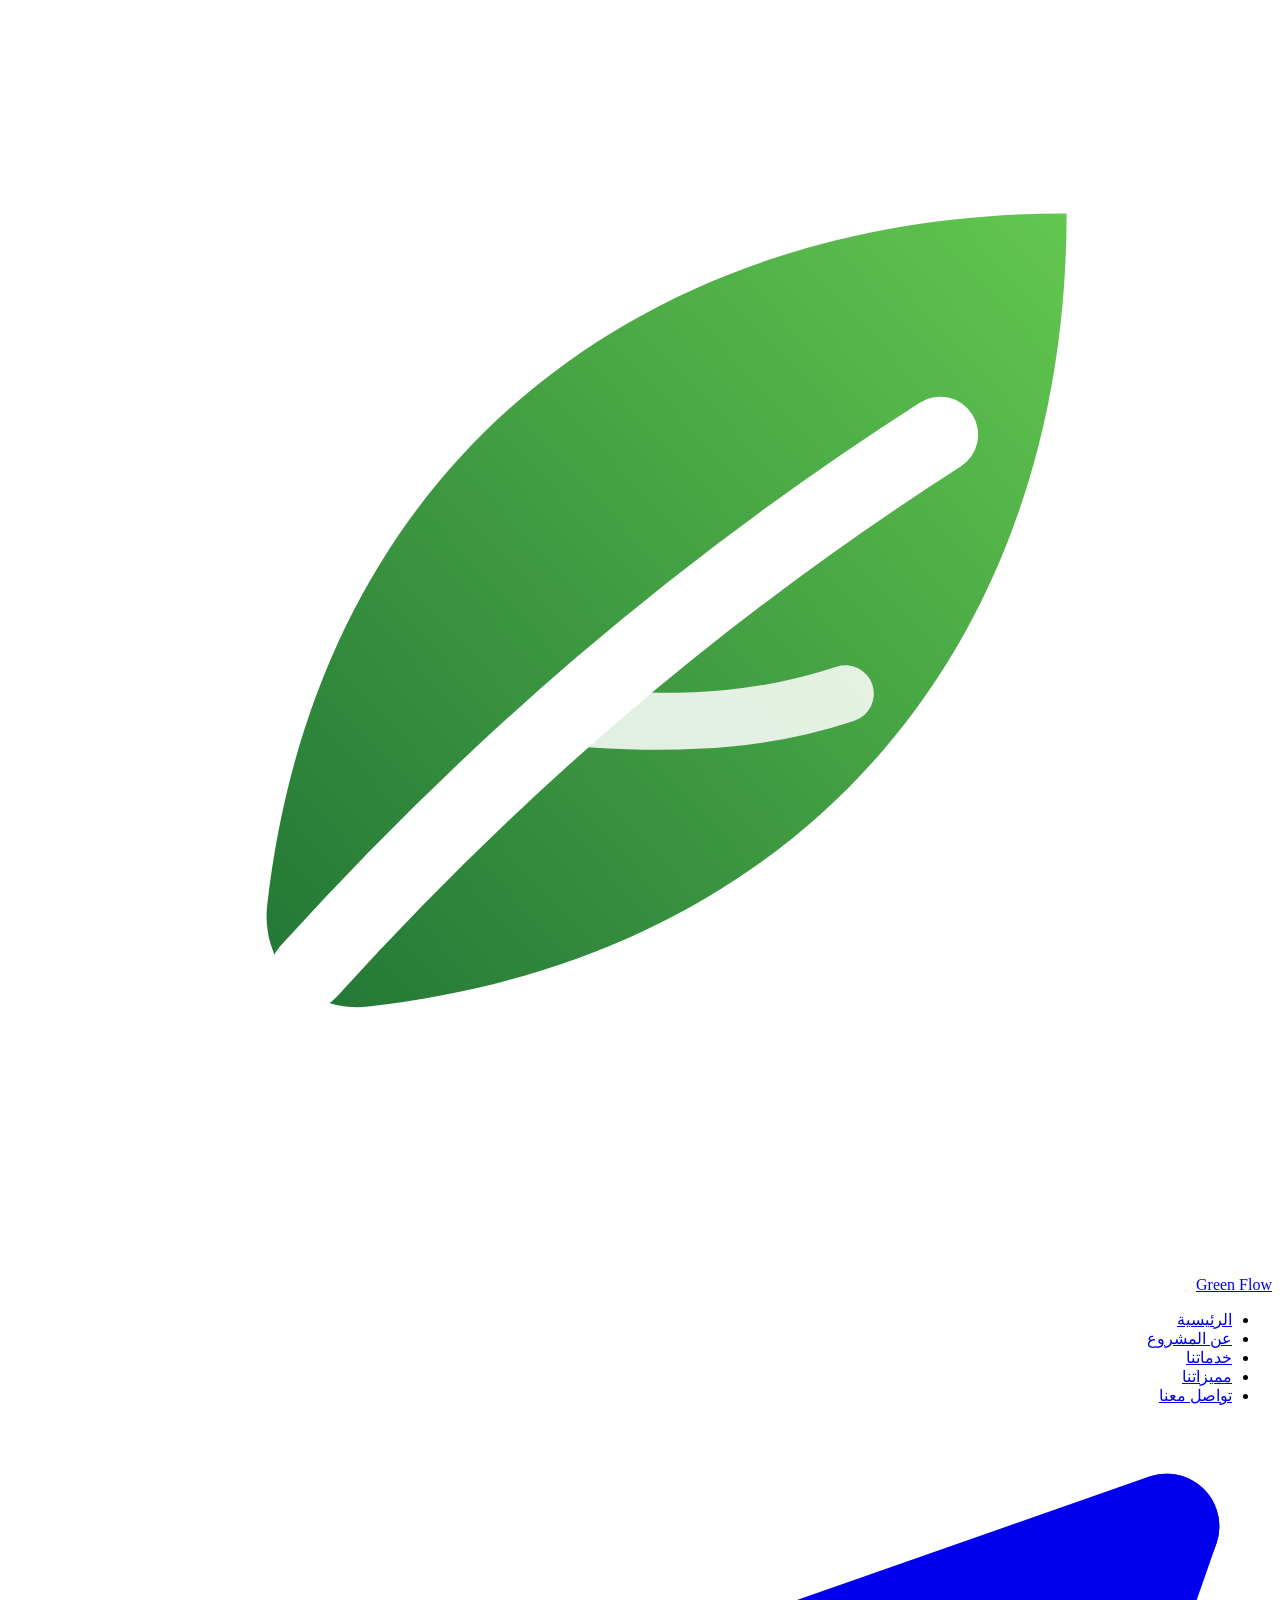
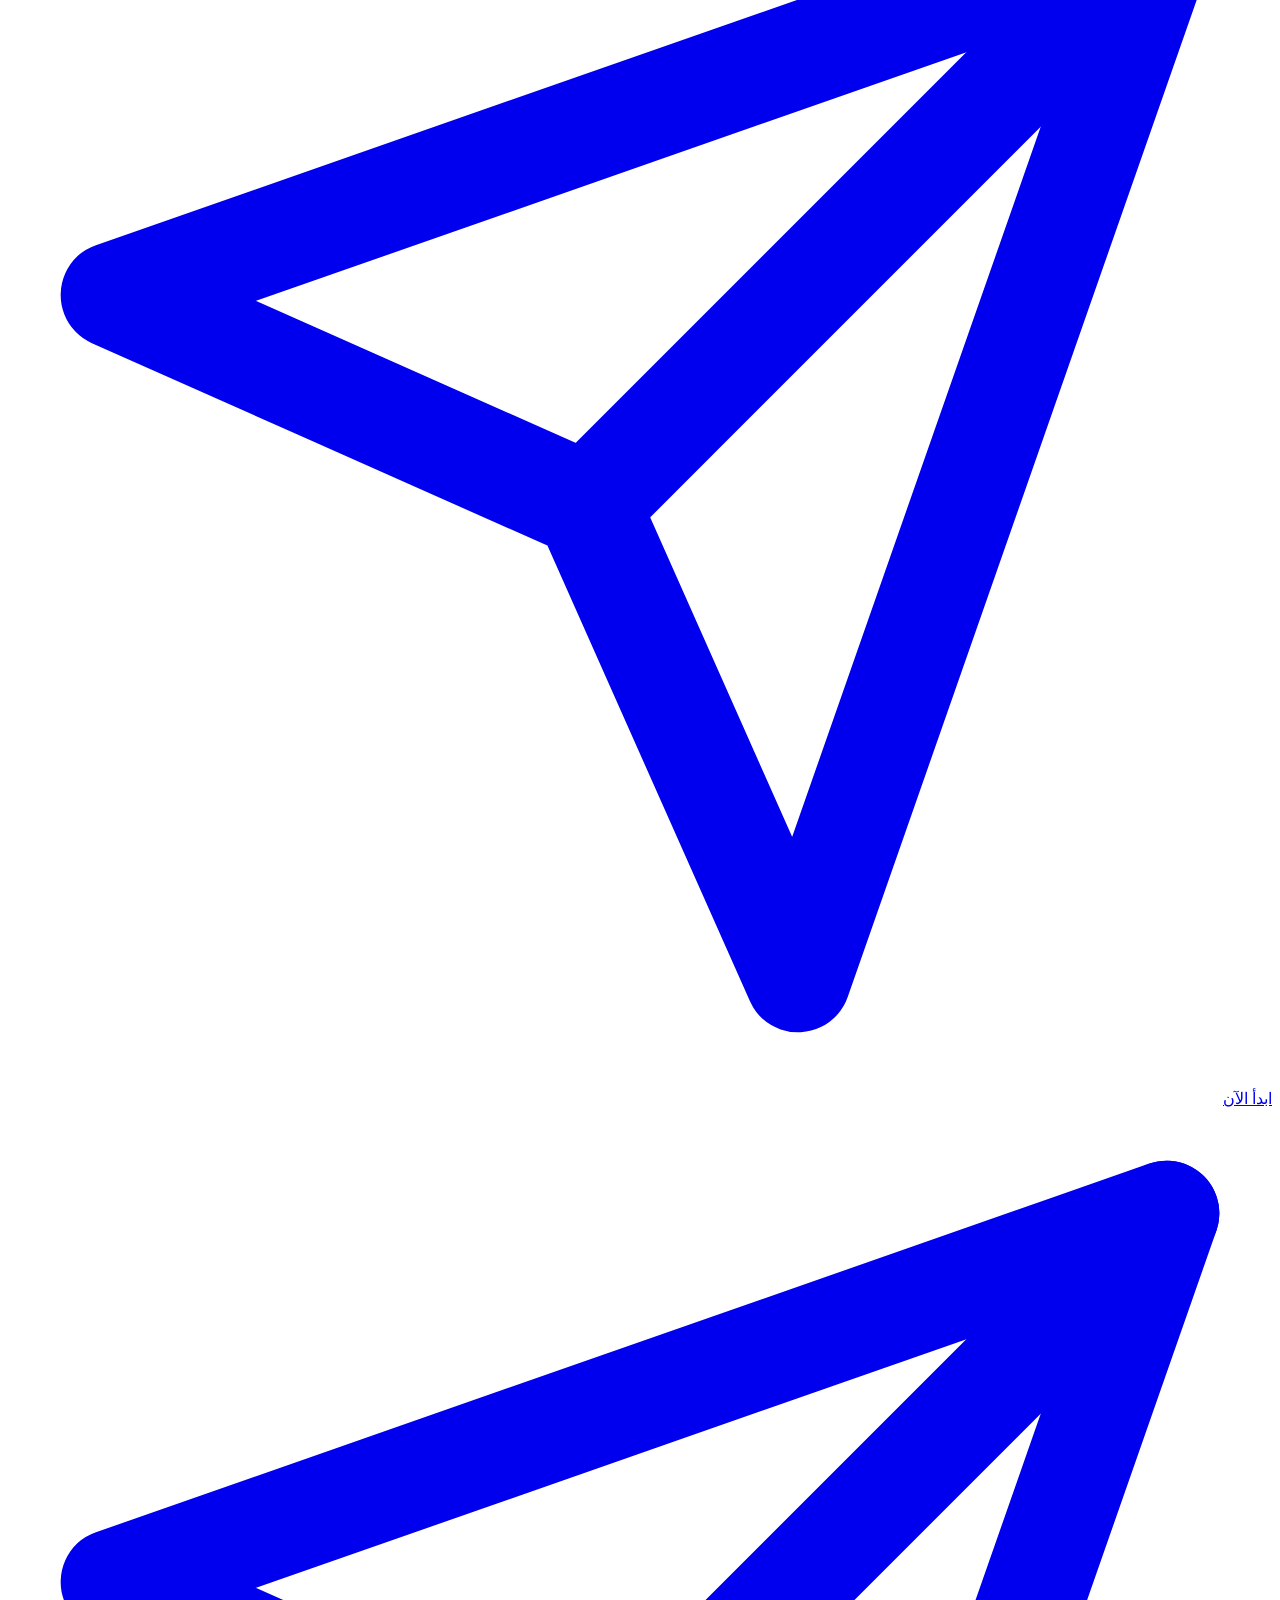
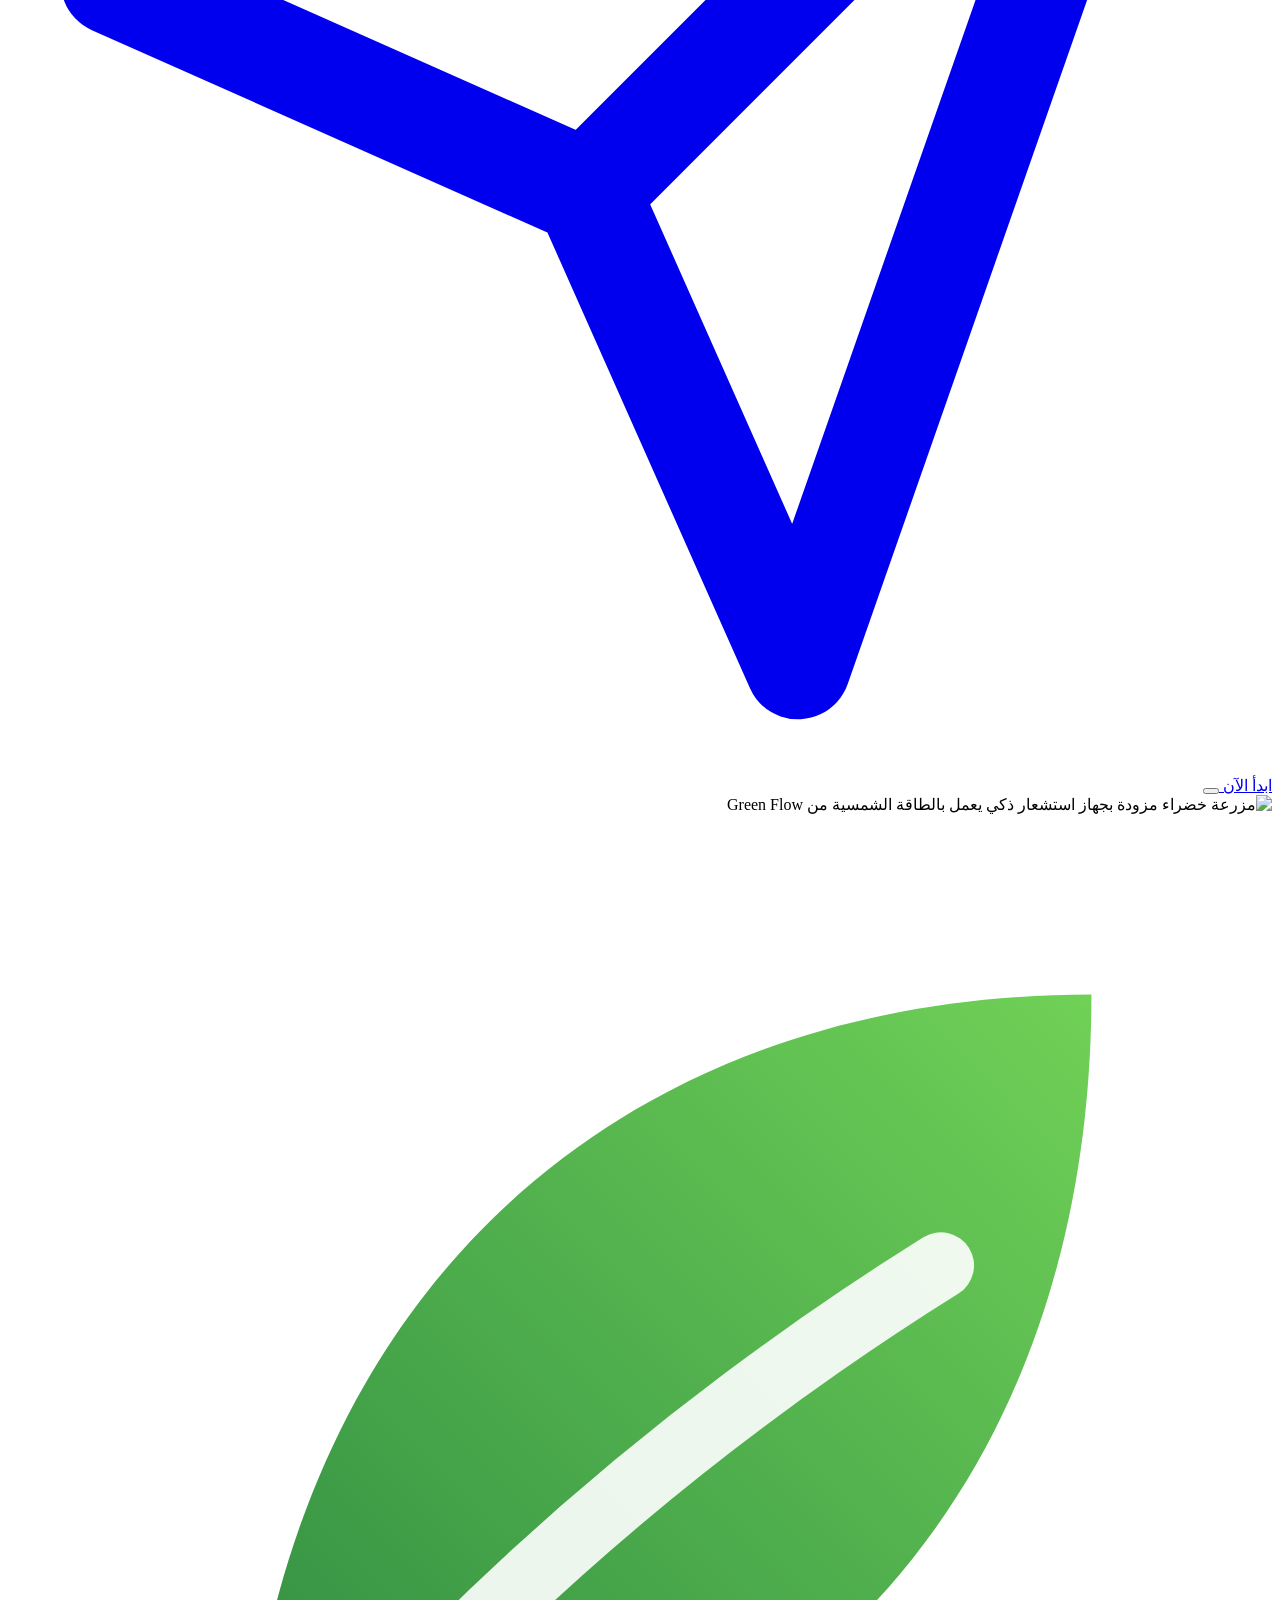
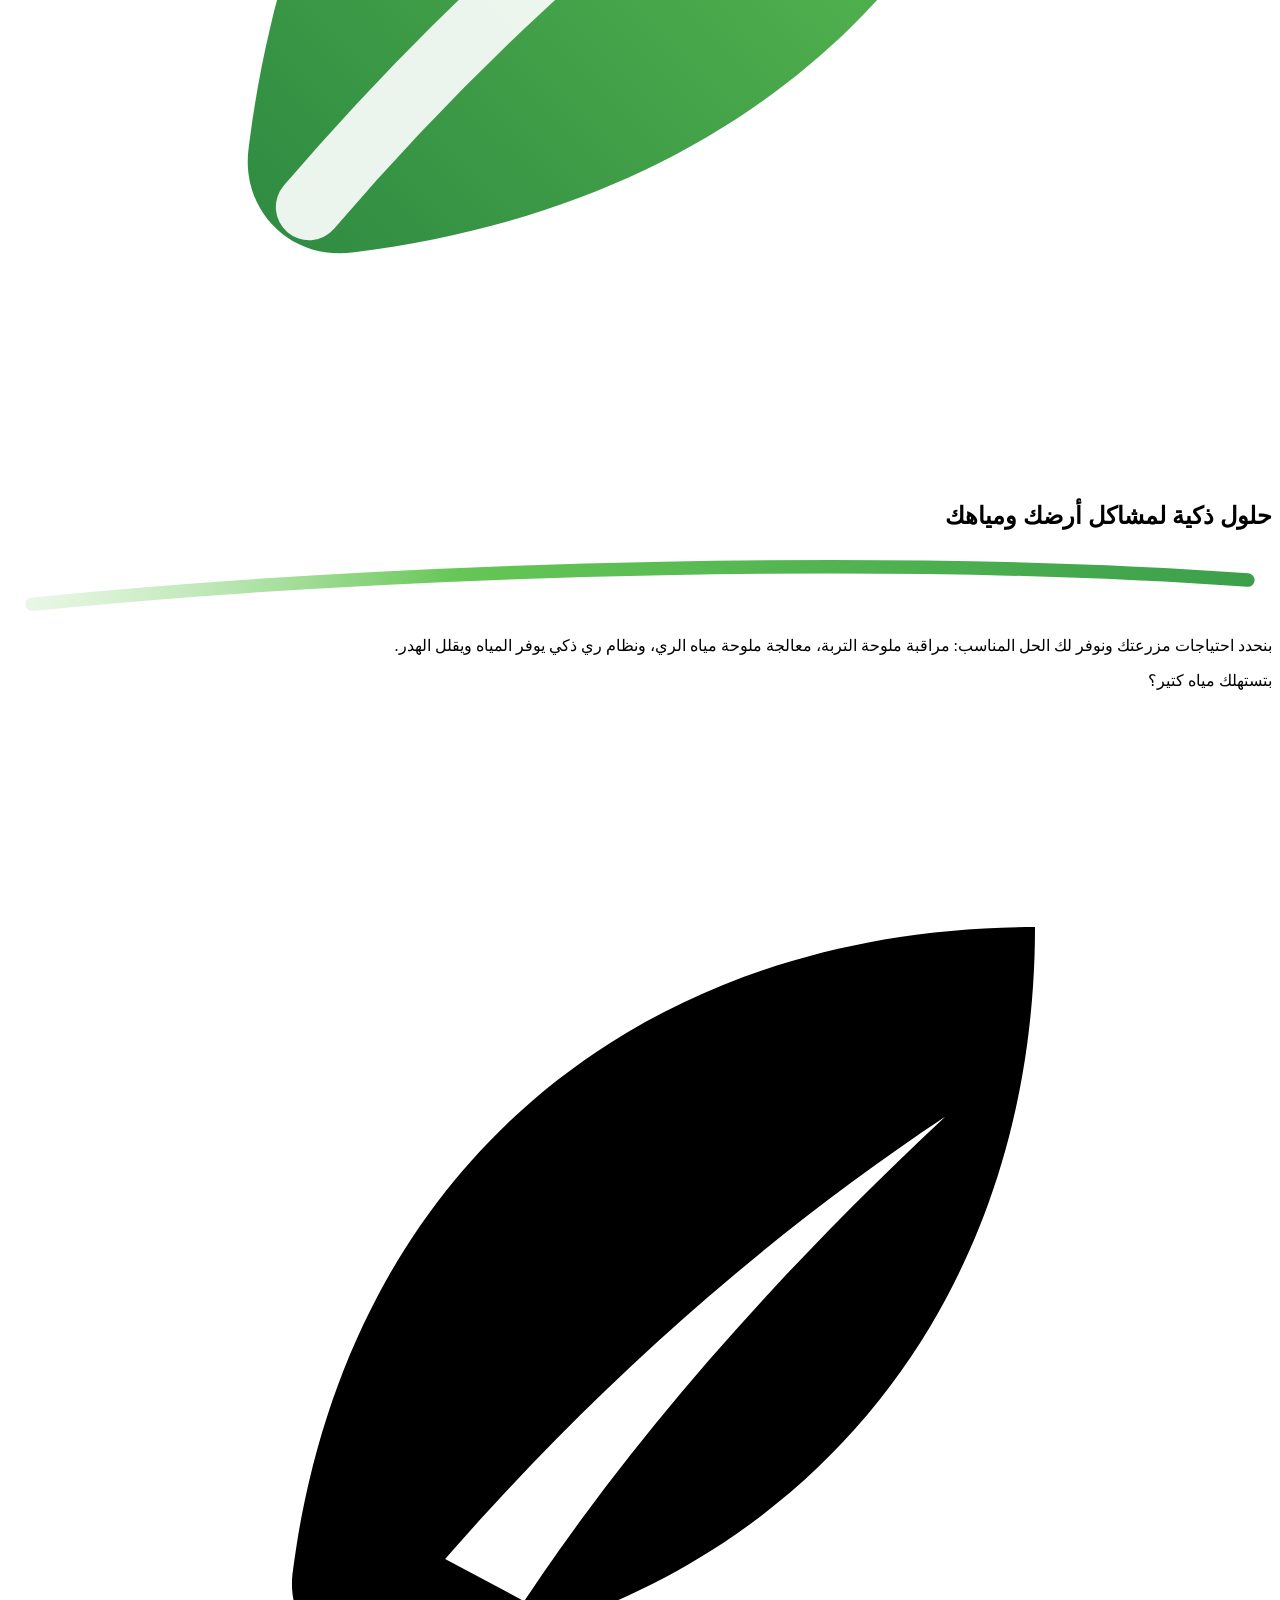
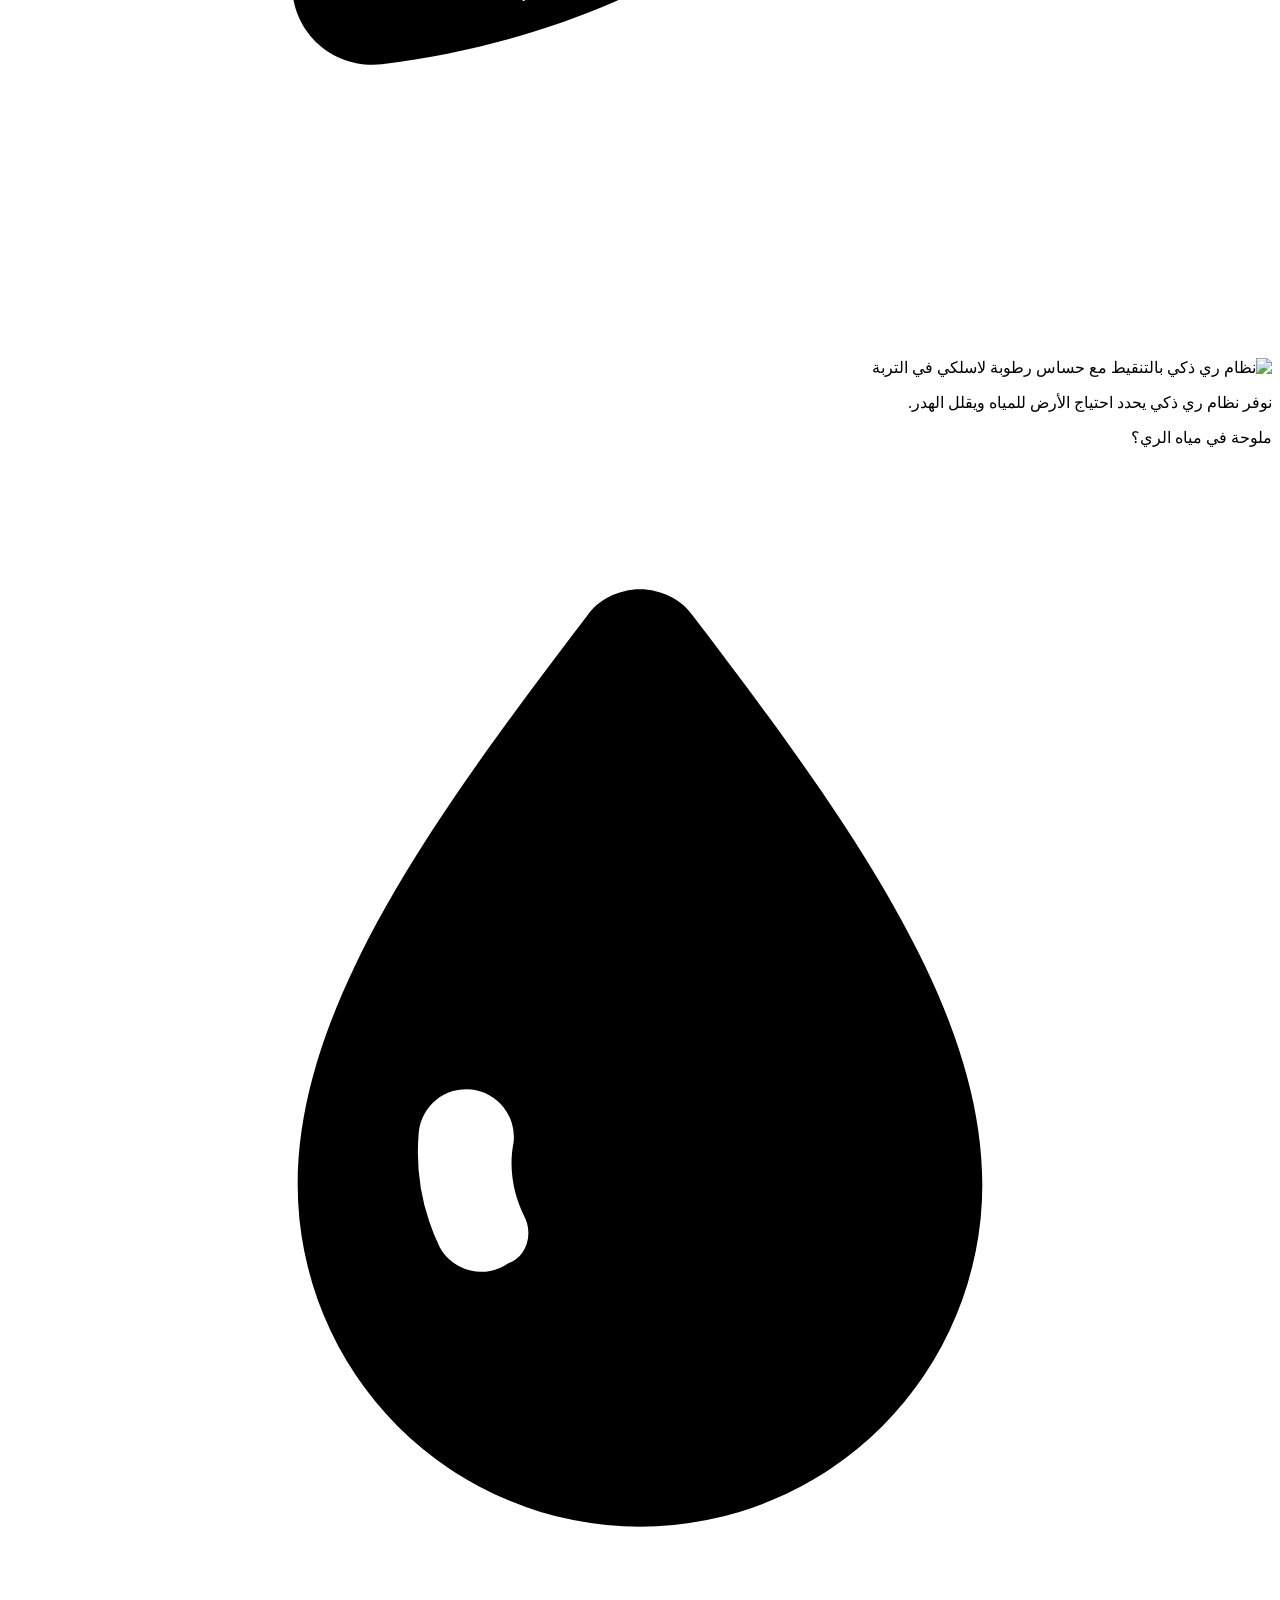
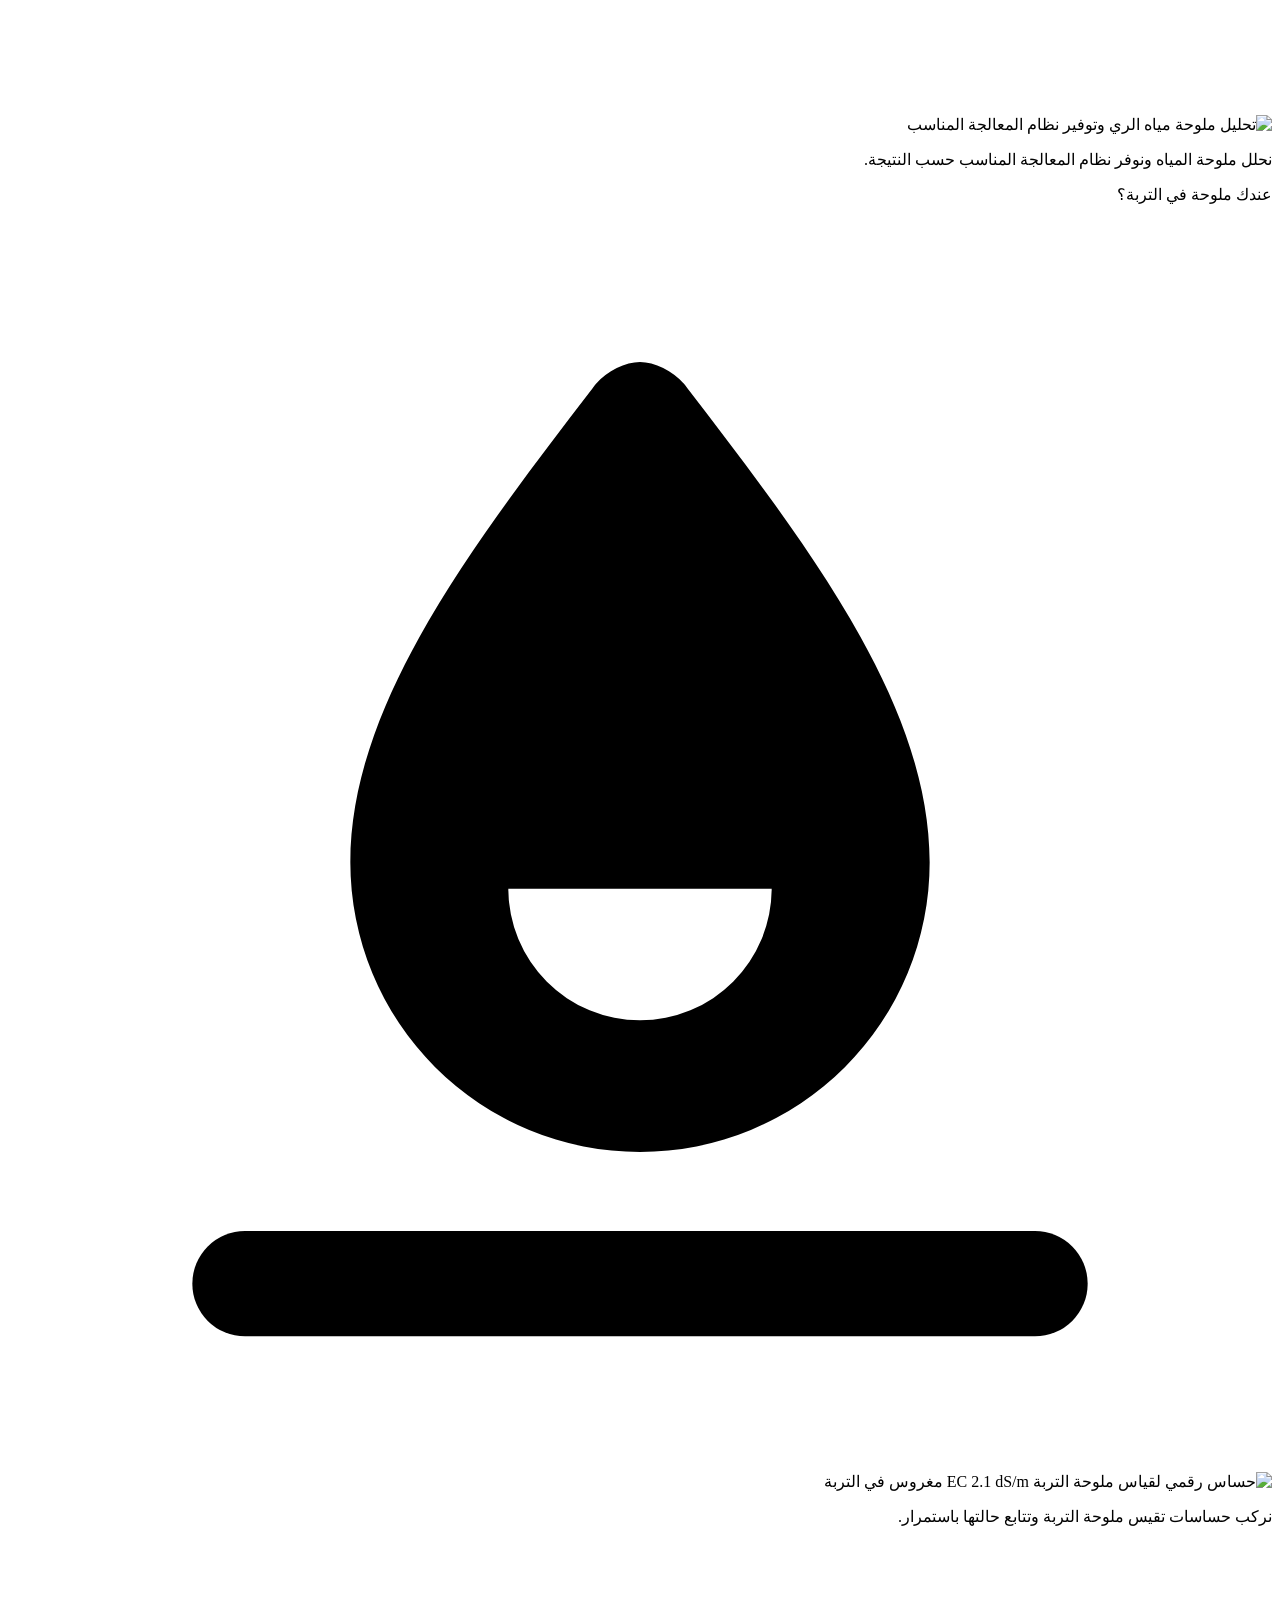
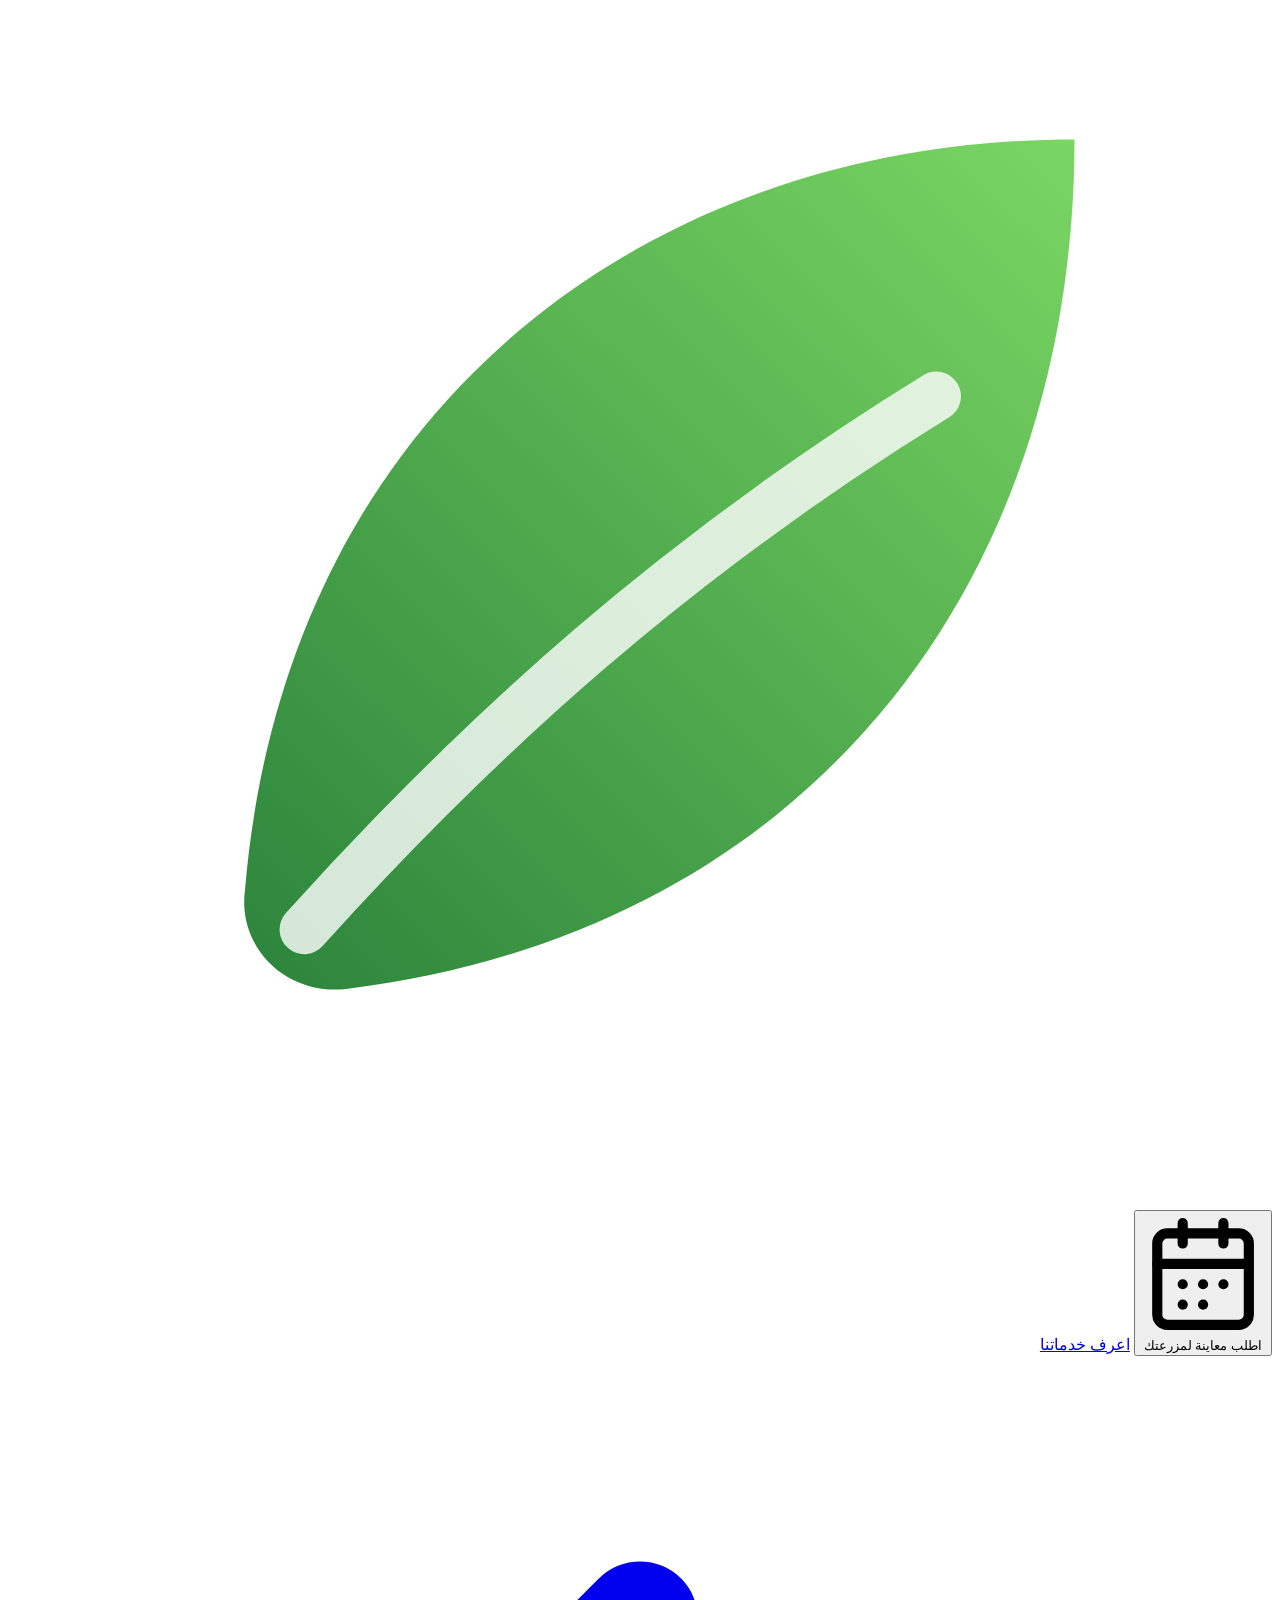
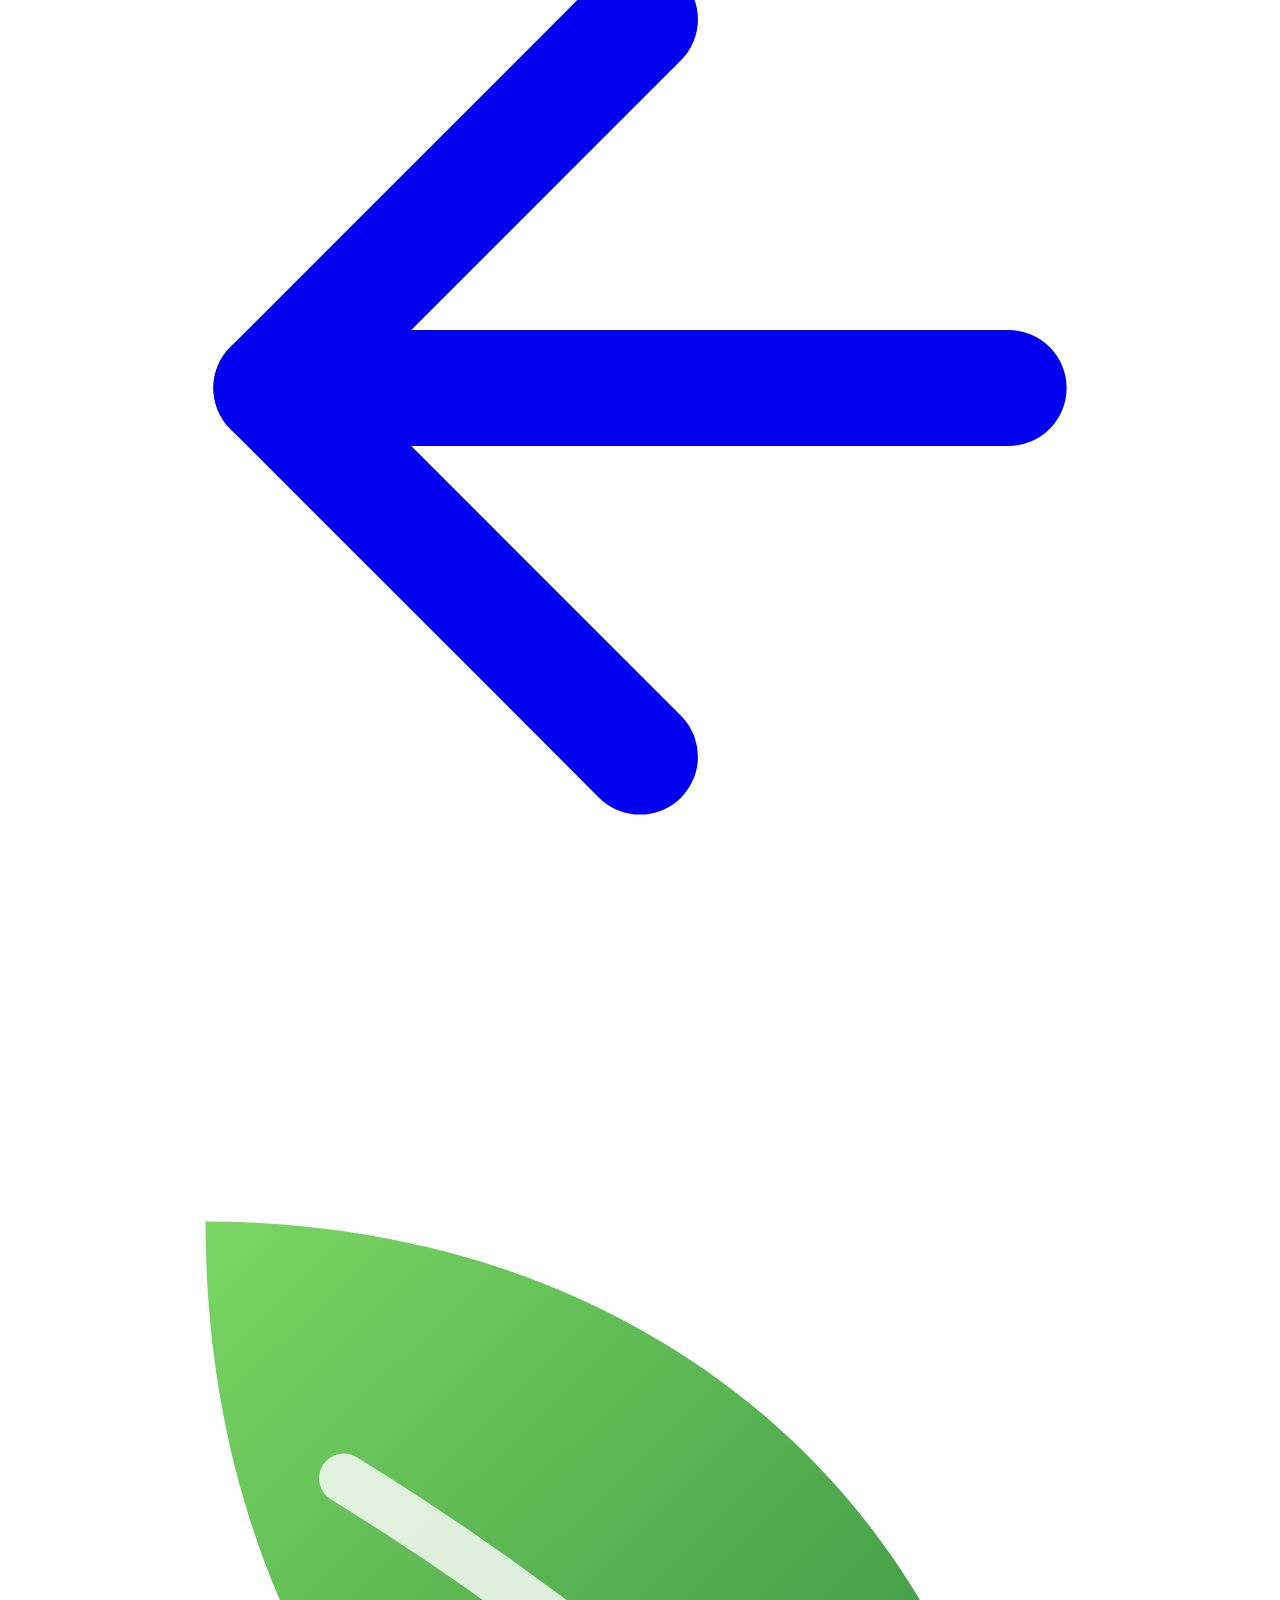
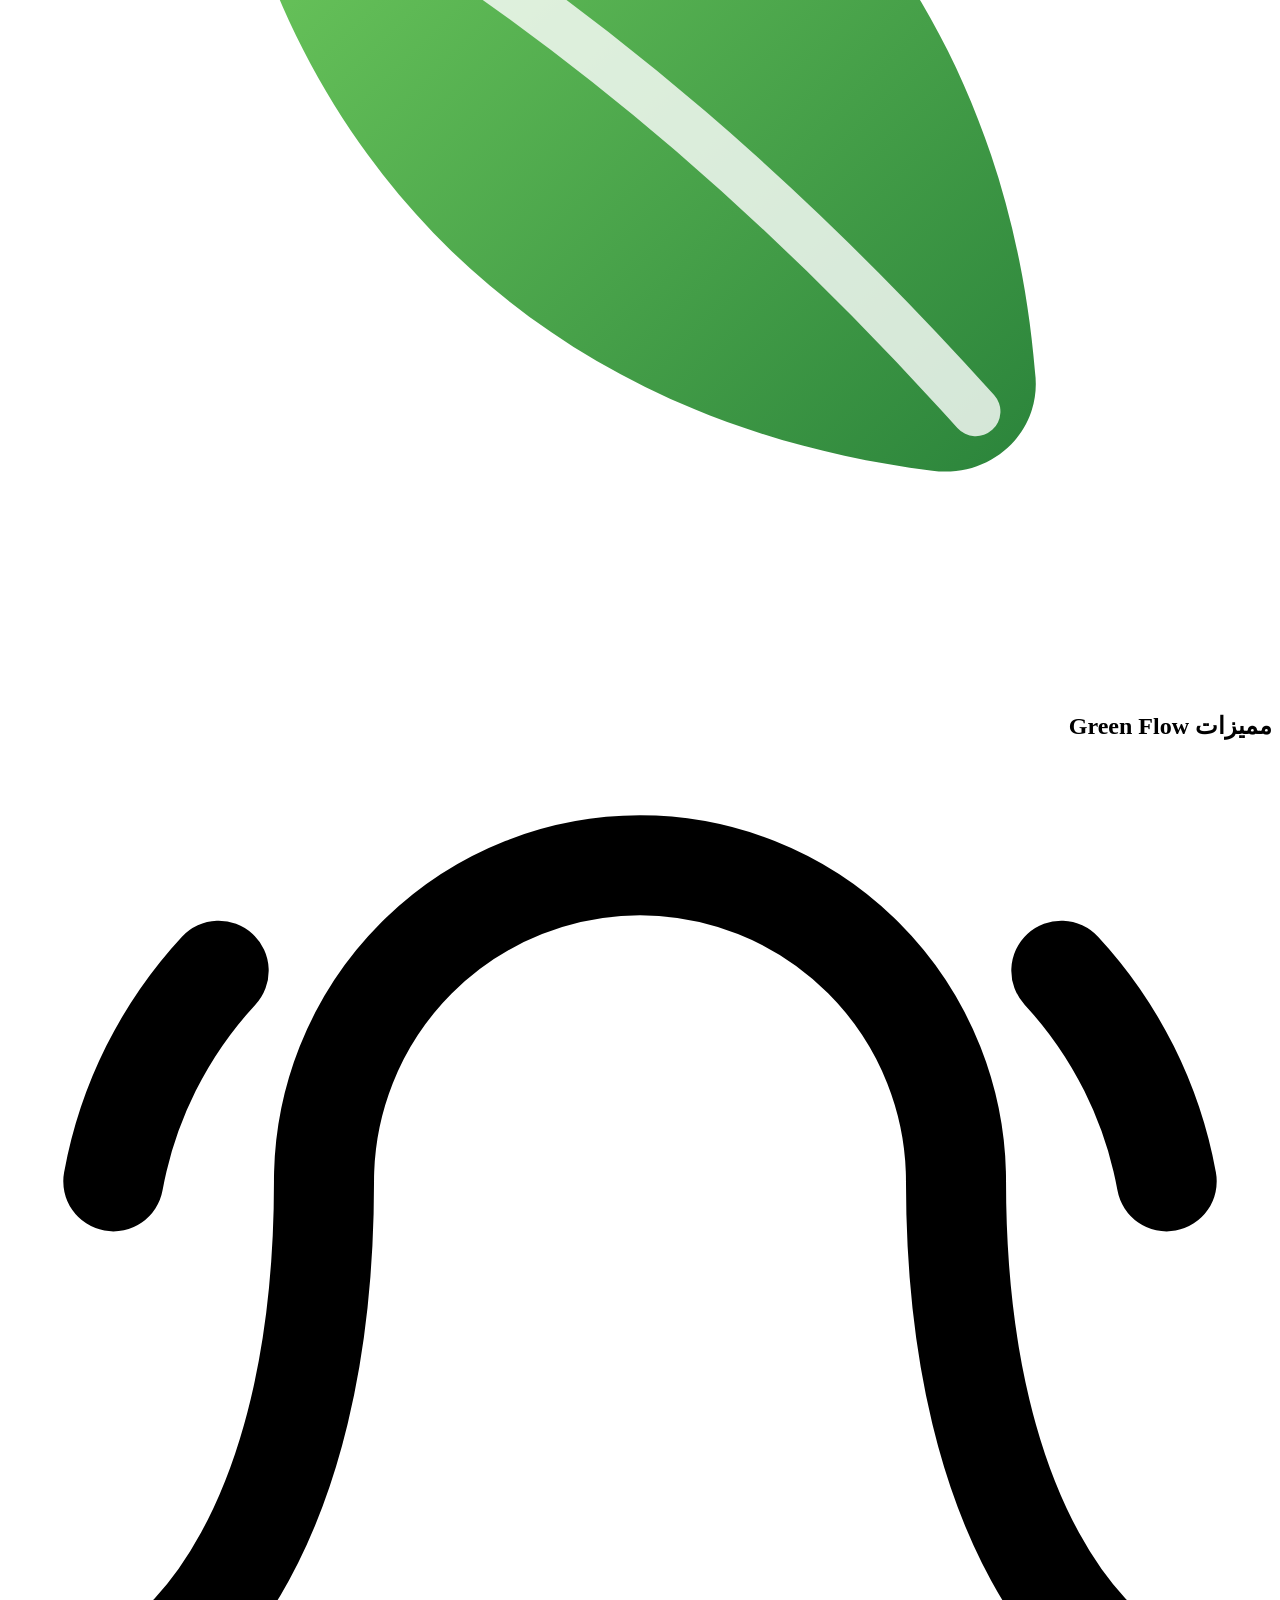
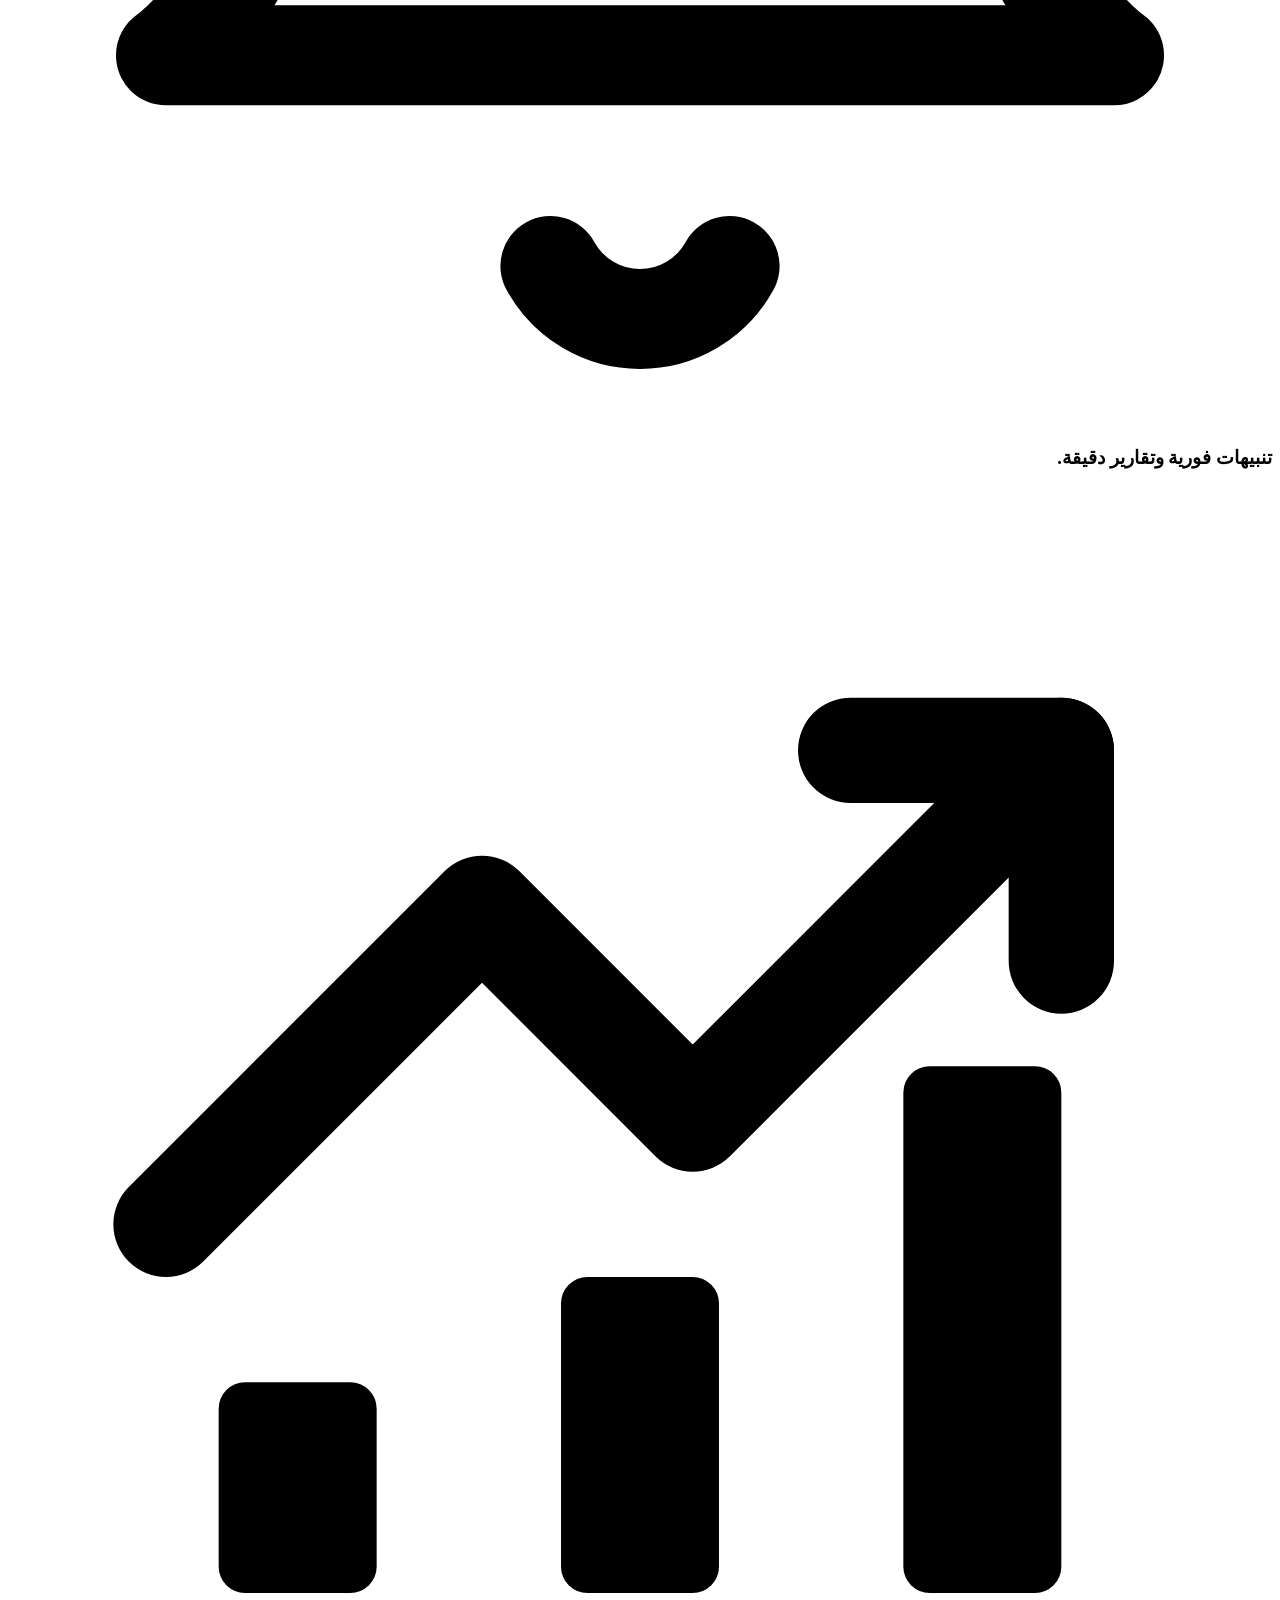
==== index.html @ 99763e99 "landing-page/index.html" ====
<!DOCTYPE html>
<html lang="ar" dir="rtl">
<head>
  <meta charset="UTF-8" />
  <meta name="viewport" content="width=device-width, initial-scale=1.0" />
  <title>Green Flow | حلول ذكية لمشاكل أرضك ومياهك</title>
  <meta name="description" content="Green Flow حل متكامل للزراعة الذكية وإنترنت الأشياء الزراعي: مراقبة ملوحة التربة، تحليل ومعالجة ملوحة مياه الري، ونظام ري ذكي يوفر المياه ويقلل الهدر." />
  <meta name="keywords" content="Green Flow, الزراعة الذكية, ري ذكي, ملوحة التربة, معالجة مياه الري, حساسات زراعية, IoT زراعي" />
  <meta name="theme-color" content="#145328" />

  <!-- Open Graph / Social Metadata -->
  <meta property="og:type" content="website" />
  <meta property="og:locale" content="ar_AR" />
  <meta property="og:title" content="Green Flow | حلول ذكية لمشاكل أرضك ومياهك" />
  <meta property="og:description" content="بنحدد احتياجات مزرعتك ونوفر لك الحل المناسب: مراقبة ملوحة التربة، معالجة ملوحة مياه الري، ونظام ري ذكي." />

  <!-- Inline SVG Favicon -->
  <link rel="icon" type="image/svg+xml" href="data:image/svg+xml,%3Csvg xmlns='http://www.w3.org/2000/svg' viewBox='0 0 64 64'%3E%3Crect width='64' height='64' rx='16' fill='%23145328'/%3E%3Cpath d='M48 16C31 16 18 26 16 44c-.3 2.5 1.7 4.4 4.1 4.1C38 46 48 33 48 16Z' fill='%2363c754'/%3E%3Cpath d='M18 46c7-8 15-15 24-21' stroke='%23ffffff' stroke-width='3' stroke-linecap='round' fill='none'/%3E%3C/svg%3E" />

  <!-- Google Fonts: Cairo & Plus Jakarta Sans for clean Arabic + Latin brand pairing -->
  <link rel="preconnect" href="https://fonts.googleapis.com" />
  <link rel="preconnect" href="https://fonts.gstatic.com" crossorigin />
  <link href="https://fonts.googleapis.com/css2?family=Cairo:wght@400;500;600;700;800;900&family=Plus+Jakarta+Sans:wght@600;700;800&display=swap" rel="stylesheet" />

  <link rel="stylesheet" href="css/styles.css" />
</head>
<body>
  <!-- ================= NAVBAR ================= -->
  <header class="site-header" id="header">
    <div class="container nav-container">
      <a href="#home" class="brand-logo" aria-label="Green Flow الرئيسية">
        <span class="logo-mark" aria-hidden="true">
          <svg viewBox="0 0 40 40" fill="none" xmlns="http://www.w3.org/2000/svg">
            <path d="M33.5 6.5C20.2 6.5 9.8 14.3 8.2 28.4c-.2 1.9 1.3 3.4 3.2 3.2C25.5 30 33.5 19.8 33.5 6.5Z" fill="url(#gfLeafGrad)"/>
            <path d="M9.5 30.5c5.8-6.4 12.2-12 20-17" stroke="#ffffff" stroke-width="2.4" stroke-linecap="round"/>
            <path d="M18.5 22.5c3.2.2 5.6 0 8-.8" stroke="#ffffff" stroke-width="1.8" stroke-linecap="round" opacity="0.85"/>
            <defs>
              <linearGradient id="gfLeafGrad" x1="8" y1="31" x2="34" y2="7" gradientUnits="userSpaceOnUse">
                <stop stop-color="#227636"/>
                <stop offset="1" stop-color="#62C74F"/>
              </linearGradient>
            </defs>
          </svg>
        </span>
        <span class="brand-name" dir="ltr">Green Flow</span>
      </a>

      <nav class="main-nav" id="mainNav" aria-label="التنقل الرئيسي">
        <ul class="nav-list">
          <li><a href="#home" class="nav-link active">الرئيسية</a></li>
          <li><a href="#about" class="nav-link">عن المشروع</a></li>
          <li><a href="#services" class="nav-link">خدماتنا</a></li>
          <li><a href="#features" class="nav-link">مميزاتنا</a></li>
          <li><a href="#contact" class="nav-link">تواصل معنا</a></li>
        </ul>
        <div class="mobile-nav-actions">
          <a href="#download" class="btn btn-primary btn-block nav-mobile-cta">
            <svg class="icon" viewBox="0 0 24 24" fill="none" stroke="currentColor" stroke-width="2" stroke-linecap="round" stroke-linejoin="round" aria-hidden="true">
              <path d="m22 2-7 20-4-9-9-4Z"/>
              <path d="M22 2 11 13"/>
            </svg>
            <span>ابدأ الآن</span>
          </a>
        </div>
      </nav>

      <div class="nav-actions">
        <a href="#download" class="btn btn-primary nav-cta" id="navStartBtn">
          <svg class="icon" viewBox="0 0 24 24" fill="none" stroke="currentColor" stroke-width="2" stroke-linecap="round" stroke-linejoin="round" aria-hidden="true">
            <path d="m22 2-7 20-4-9-9-4Z"/>
            <path d="M22 2 11 13"/>
          </svg>
          <span>ابدأ الآن</span>
        </a>

        <button class="menu-toggle" id="menuToggle" type="button" aria-label="فتح القائمة" aria-expanded="false" aria-controls="mainNav">
          <span></span>
          <span></span>
          <span></span>
        </button>
      </div>
    </div>
  </header>

  <main>
    <!-- ================= HERO SECTION ================= -->
    <section class="hero-section" id="home">
      <div class="hero-backdrop">
        <img
          src="assets/images/hero-farm.jpg"
          alt="مزرعة خضراء مزودة بجهاز استشعار ذكي يعمل بالطاقة الشمسية من Green Flow"
          class="hero-bg-img"
          fetchpriority="high"
        />
        <div class="hero-overlay"></div>
      </div>

      <div class="container hero-container">
        <div class="hero-content reveal">
          <div class="hero-heading-wrap">
            <span class="hero-leaf-accent" aria-hidden="true">
              <svg viewBox="0 0 42 42" fill="none" xmlns="http://www.w3.org/2000/svg">
                <path d="M36 6C21 6 10 15 8 31c-.3 2.1 1.4 3.8 3.5 3.5C27.5 32.5 36 21 36 6Z" fill="url(#heroLeaf)"/>
                <path d="M10 33c6-7 13-13 21-18" stroke="#ffffff" stroke-width="2.2" stroke-linecap="round" opacity="0.9"/>
                <defs>
                  <linearGradient id="heroLeaf" x1="8" y1="34" x2="36" y2="6" gradientUnits="userSpaceOnUse">
                    <stop stop-color="#2E8B42"/>
                    <stop offset="1" stop-color="#70D157"/>
                  </linearGradient>
                </defs>
              </svg>
            </span>
            <h1 class="hero-title">حلول ذكية لمشاكل أرضك ومياهك</h1>
            <svg class="title-swoosh" viewBox="0 0 420 22" fill="none" xmlns="http://www.w3.org/2000/svg" aria-hidden="true">
              <path d="M412 10C300 2 140 5 8 18" stroke="url(#swooshGrad)" stroke-width="4.5" stroke-linecap="round"/>
              <defs>
                <linearGradient id="swooshGrad" x1="412" y1="10" x2="8" y2="18" gradientUnits="userSpaceOnUse">
                  <stop stop-color="#3CA04B"/>
                  <stop offset="0.65" stop-color="#65C656"/>
                  <stop offset="1" stop-color="#A5DF98" stop-opacity="0.25"/>
                </linearGradient>
              </defs>
            </svg>
          </div>

          <p class="hero-description">
            بنحدد احتياجات مزرعتك ونوفر لك الحل المناسب: مراقبة ملوحة التربة، معالجة ملوحة مياه الري، ونظام ري ذكي يوفر المياه ويقلل الهدر.
          </p>
        </div>
      </div>
    </section>

    <!-- ================= THREE MAIN SERVICES + CTA BUTTONS ================= -->
    <section class="services-section" id="services">
      <div class="container">
        <div class="services-grid">
          <!-- Card 1: Smart Irrigation -->
          <article class="service-card reveal" style="--delay: 0ms;">
            <div class="service-pill-header">
              <span>بتستهلك مياه كتير؟</span>
              <span class="service-pill-icon" aria-hidden="true">
                <svg viewBox="0 0 24 24" fill="currentColor">
                  <path d="M19.5 4.5C12.2 4.5 6.4 8.9 5.4 16.8c-.1 1 .7 1.8 1.7 1.7 7.9-1 12.4-6.8 12.4-14Zm-11.2 12c2.8-3.2 5.9-6 9.5-8.4-3.1 2.9-5.8 5.9-8 9.2l-1.5-.8Z"/>
                </svg>
              </span>
            </div>
            <div class="service-image-wrap">
              <img
                src="assets/images/service-irrigation.jpg"
                alt="نظام ري ذكي بالتنقيط مع حساس رطوبة لاسلكي في التربة"
                loading="lazy"
              />
            </div>
            <div class="service-body">
              <p class="service-desc">
                نوفر نظام ري ذكي يحدد احتياج الأرض للمياه ويقلل الهدر.
              </p>
            </div>
          </article>

          <!-- Card 2: Water Salinity -->
          <article class="service-card reveal" style="--delay: 100ms;">
            <div class="service-pill-header">
              <span>ملوحة في مياه الري؟</span>
              <span class="service-pill-icon" aria-hidden="true">
                <svg viewBox="0 0 24 24" fill="currentColor">
                  <path d="M12 2.7c-.4 0-.8.2-1 .5C8.1 7 5.5 10.6 5.5 14a6.5 6.5 0 0 0 13 0c0-3.4-2.6-7-5.5-10.8-.2-.3-.6-.5-1-.5Zm-2.5 12.8a.9.9 0 0 1-1.3-.3 4.2 4.2 0 0 1-.4-2.2.9.9 0 1 1 1.8.2c-.1.5 0 1 .2 1.4.2.4 0 .8-.3.9Z"/>
                </svg>
              </span>
            </div>
            <div class="service-image-wrap">
              <img
                src="assets/images/service-water.jpg"
                alt="تحليل ملوحة مياه الري وتوفير نظام المعالجة المناسب"
                loading="lazy"
              />
            </div>
            <div class="service-body">
              <p class="service-desc">
                نحلل ملوحة المياه ونوفر نظام المعالجة المناسب حسب النتيجة.
              </p>
            </div>
          </article>

          <!-- Card 3: Soil Salinity -->
          <article class="service-card reveal" style="--delay: 200ms;">
            <div class="service-pill-header">
              <span>عندك ملوحة في التربة؟</span>
              <span class="service-pill-icon" aria-hidden="true">
                <svg viewBox="0 0 24 24" fill="currentColor">
                  <path d="M12 3c-.3 0-.7.2-.9.5-2.3 3-4.6 6-4.6 9a5.5 5.5 0 0 0 11 0c0-3-2.3-6-4.6-9-.2-.3-.6-.5-.9-.5Zm0 12.5a2.5 2.5 0 0 1-2.5-2.5h5a2.5 2.5 0 0 1-2.5 2.5Z"/>
                  <path d="M4.5 19.5h15a1 1 0 1 1 0 2h-15a1 1 0 1 1 0-2Z"/>
                </svg>
              </span>
            </div>
            <div class="service-image-wrap">
              <img
                src="assets/images/service-soil.jpg"
                alt="حساس رقمي لقياس ملوحة التربة EC 2.1 dS/m مغروس في التربة"
                loading="lazy"
              />
            </div>
            <div class="service-body">
              <p class="service-desc">
                نركب حساسات تقيس ملوحة التربة وتتابع حالتها باستمرار.
              </p>
            </div>
          </article>
        </div>

        <!-- CTA Buttons below the 3 service cards -->
        <div class="services-cta-band">
          <span class="floating-leaf leaf-right" aria-hidden="true">
            <svg viewBox="0 0 64 64" fill="none">
              <path d="M54 10C32 10 14 24 12 48c-.4 3 2.2 5.4 5.2 5C41 50 54 32 54 10Z" fill="url(#leafR)"/>
              <path d="M15 50c9-10 19-19 32-27" stroke="#ffffff" stroke-width="2.5" stroke-linecap="round" opacity="0.8"/>
              <defs>
                <linearGradient id="leafR" x1="12" y1="53" x2="54" y2="10" gradientUnits="userSpaceOnUse">
                  <stop stop-color="#2B843B"/>
                  <stop offset="1" stop-color="#7AD663"/>
                </linearGradient>
              </defs>
            </svg>
          </span>

          <div class="cta-buttons-group reveal">
            <button type="button" class="btn btn-primary btn-lg open-inspection-modal" id="requestInspectionBtn">
              <svg class="icon" viewBox="0 0 24 24" fill="none" stroke="currentColor" stroke-width="2" stroke-linecap="round" stroke-linejoin="round" aria-hidden="true">
                <rect x="3" y="4" width="18" height="18" rx="2"/>
                <path d="M16 2v4M8 2v4M3 10h18M8 14h.01M12 14h.01M16 14h.01M8 18h.01M12 18h.01"/>
              </svg>
              <span>اطلب معاينة لمزرعتك</span>
            </button>

            <a href="#about" class="btn btn-outline btn-lg" id="learnServicesBtn">
              <span>اعرف خدماتنا</span>
              <svg class="icon" viewBox="0 0 24 24" fill="none" stroke="currentColor" stroke-width="2.2" stroke-linecap="round" stroke-linejoin="round" aria-hidden="true">
                <path d="M19 12H5"/>
                <path d="m12 19-7-7 7-7"/>
              </svg>
            </a>
          </div>

          <span class="floating-leaf leaf-left" aria-hidden="true">
            <svg viewBox="0 0 64 64" fill="none">
              <path d="M10 10C32 10 50 24 52 48c.4 3-2.2 5.4-5.2 5C23 50 10 32 10 10Z" fill="url(#leafL)"/>
              <path d="M49 50c-9-10-19-19-32-27" stroke="#ffffff" stroke-width="2.5" stroke-linecap="round" opacity="0.8"/>
              <defs>
                <linearGradient id="leafL" x1="52" y1="53" x2="10" y2="10" gradientUnits="userSpaceOnUse">
                  <stop stop-color="#2B843B"/>
                  <stop offset="1" stop-color="#7AD663"/>
                </linearGradient>
              </defs>
            </svg>
          </span>
        </div>
      </div>
    </section>

    <!-- ================= FEATURES SECTION ================= -->
    <section class="features-section" id="features">
      <div class="container">
        <div class="features-panel reveal">
          <div class="section-heading-lined">
            <span class="heading-line" aria-hidden="true"></span>
            <h2>مميزات <span dir="ltr">Green Flow</span></h2>
            <span class="heading-line" aria-hidden="true"></span>
          </div>

          <div class="features-grid">
            <!-- Feature 1 -->
            <div class="feature-item">
              <div class="feature-icon-circle" aria-hidden="true">
                <svg viewBox="0 0 24 24" fill="none" stroke="currentColor" stroke-width="1.9" stroke-linecap="round" stroke-linejoin="round">
                  <path d="M6 8a6 6 0 0 1 12 0c0 7 3 9 3 9H3s3-2 3-9"/>
                  <path d="M10.3 21a1.94 1.94 0 0 0 3.4 0"/>
                  <path d="M4 4a8 8 0 0 0-2 4"/>
                  <path d="M20 4a8 8 0 0 1 2 4"/>
                </svg>
              </div>
              <h3>تنبيهات فورية وتقارير دقيقة.</h3>
            </div>

            <!-- Feature 2 -->
            <div class="feature-item">
              <div class="feature-icon-circle" aria-hidden="true">
                <svg viewBox="0 0 24 24" fill="none" stroke="currentColor" stroke-width="2" stroke-linecap="round" stroke-linejoin="round">
                  <path d="M3 14l6-6 4 4 7-7"/>
                  <path d="M16 5h4v4"/>
                  <rect x="4" y="17" width="3" height="4" rx="0.5" fill="currentColor" stroke="none"/>
                  <rect x="10.5" y="15" width="3" height="6" rx="0.5" fill="currentColor" stroke="none"/>
                  <rect x="17" y="11" width="3" height="10" rx="0.5" fill="currentColor" stroke="none"/>
                </svg>
              </div>
              <h3>تحسين كفاءة الري.</h3>
            </div>

            <!-- Feature 3 -->
            <div class="feature-item">
              <div class="feature-icon-circle" aria-hidden="true">
                <svg viewBox="0 0 24 24" fill="currentColor">
                  <path d="M12 2.5c-.4 0-.8.2-1.1.6C7.8 7.1 5 11 5 14.7A7 7 0 0 0 19 14.7c0-3.7-2.8-7.6-5.9-11.6-.3-.4-.7-.6-1.1-.6Zm-2.6 13.7a1 1 0 0 1-1.3-.4 4.5 4.5 0 0 1-.4-2.3 1 1 0 1 1 2 .2c-.1.5 0 1 .2 1.4.2.5 0 .9-.5 1.1Z"/>
                  <circle cx="19.5" cy="7.5" r="1.3"/>
                  <circle cx="21" cy="11.5" r="0.9"/>
                </svg>
              </div>
              <h3>توفير المياه.</h3>
            </div>

            <!-- Feature 4 -->
            <div class="feature-item">
              <div class="feature-icon-circle" aria-hidden="true">
                <svg viewBox="0 0 24 24" fill="none" stroke="currentColor" stroke-width="1.9" stroke-linecap="round" stroke-linejoin="round">
                  <ellipse cx="9" cy="6" rx="5" ry="2.2" fill="currentColor" fill-opacity="0.15"/>
                  <path d="M4 6v4c0 1.2 2.2 2.2 5 2.2s5-1 5-2.2V6"/>
                  <path d="M4 10v4c0 1.2 2.2 2.2 5 2.2s5-1 5-2.2v-4"/>
                  <path d="M4 14v4c0 1.2 2.2 2.2 5 2.2s5-1 5-2.2v-4"/>
                  <ellipse cx="16.5" cy="12" rx="4.5" ry="2" fill="currentColor" fill-opacity="0.15"/>
                  <path d="M12 12v3.5c0 1.1 2 2 4.5 2s4.5-.9 4.5-2V12"/>
                  <path d="M12 15.5V19c0 1.1 2 2 4.5 2s4.5-.9 4.5-2v-3.5"/>
                </svg>
              </div>
              <h3>تقليل التكاليف.</h3>
            </div>

            <!-- Feature 5 -->
            <div class="feature-item">
              <div class="feature-icon-circle" aria-hidden="true">
                <svg viewBox="0 0 24 24" fill="none" stroke="currentColor" stroke-width="1.9" stroke-linecap="round" stroke-linejoin="round">
                  <circle cx="12" cy="12" r="9" stroke-opacity="0.25"/>
                  <path d="M12 20v-8"/>
                  <path d="M12 13c0-3.5 2.5-6 6-6 0 3.5-2.5 6-6 6Z" fill="currentColor" fill-opacity="0.18"/>
                  <path d="M12 15c0-3-2.2-5.2-5.2-5.2 0 3 2.2 5.2 5.2 5.2Z" fill="currentColor" fill-opacity="0.18"/>
                  <path d="M8 20h8"/>
                </svg>
              </div>
              <h3>دعم الزراعة المستدامة.</h3>
            </div>
          </div>
        </div>
      </div>
    </section>

    <!-- ================= ABOUT GREEN FLOW SECTION ================= -->
    <section class="about-section" id="about">
      <div class="container">
        <div class="about-grid">
          <div class="about-content reveal">
            <span class="section-badge">عن مشروع <span dir="ltr">Green Flow</span></span>
            <h2 class="section-title">منظومة زراعية متكاملة تربط أرضك بالموبايل</h2>
            <p class="about-lead">
              <strong>Green Flow</strong> هو حل تقني زراعي متكامل يعتمد على إنترنت الأشياء (IoT) لربط حساسات التربة والمياه، أنظمة الري الذكية ووحدات معالجة الملوحة، مع تطبيق هاتف ذكي يمنح المزارعين رؤية لحظية ودقيقة لحالة مزارعهم لاتخاذ قرارات ري وتسميد أفضل.
            </p>

            <div class="about-pillars">
              <div class="pillar-card">
                <div class="pillar-num">01</div>
                <div class="pillar-text">
                  <h3>قياس مستمر ودقيق</h3>
                  <p>حساسات ميدانية تعمل بالطاقة الشمسية لمتابعة ملوحة التربة (EC) ورطوبتها وجودة مياه الري على مدار الساعة.</p>
                </div>
              </div>

              <div class="pillar-card">
                <div class="pillar-num">02</div>
                <div class="pillar-text">
                  <h3>معالجة وتحكم ذكي</h3>
                  <p>تشخيص فوري لمشاكل المياه والتربة مع تشغيل محابس الري الذكي وفق احتياج المحصول الفعلي.</p>
                </div>
              </div>

              <div class="pillar-card">
                <div class="pillar-num">03</div>
                <div class="pillar-text">
                  <h3>متابعة كاملة من التطبيق</h3>
                  <p>لوحة تحكم عربية واضحة على هاتفك تعرض القراءات والتقارير والتنبيهات الفورية في أي وقت.</p>
                </div>
              </div>
            </div>
          </div>

          <!-- Interactive Farm IoT Ecosystem Dashboard Preview -->
          <div class="about-visual reveal" style="--delay: 120ms;">
            <div class="telemetry-card">
              <div class="telemetry-header">
                <div class="telemetry-title-group">
                  <span class="live-dot" aria-hidden="true"></span>
                  <span>لوحة مراقبة المزرعة المباشرة</span>
                </div>
                <span class="telemetry-zone-pill" id="zoneBadge">قطاع أ - محصول خضروات</span>
              </div>

              <div class="zone-tabs" role="tablist" aria-label="اختر قطاع المزرعة">
                <button type="button" class="zone-tab active" data-zone="a" role="tab" aria-selected="true">قطاع أ</button>
                <button type="button" class="zone-tab" data-zone="b" role="tab" aria-selected="false">قطاع ب</button>
                <button type="button" class="zone-tab" data-zone="c" role="tab" aria-selected="false">محطة المياه</button>
              </div>

              <div class="telemetry-metrics">
                <div class="metric-box">
                  <span class="metric-label">ملوحة التربة (EC)</span>
                  <strong class="metric-value" id="metricEc" dir="ltr">2.1 dS/m</strong>
                  <span class="metric-status status-good" id="statusEc">ضمن المعدل الآمن</span>
                </div>

                <div class="metric-box">
                  <span class="metric-label">رطوبة التربة</span>
                  <strong class="metric-value" id="metricMoisture" dir="ltr">68%</strong>
                  <span class="metric-status status-good" id="statusMoisture">رطوبة مثالية</span>
                </div>

                <div class="metric-box">
                  <span class="metric-label">ملوحة مياه الري</span>
                  <strong class="metric-value" id="metricWater" dir="ltr">420 ppm</strong>
                  <span class="metric-status status-good" id="statusWater">مياه معالجة</span>
                </div>

                <div class="metric-box">
                  <span class="metric-label">نظام الري الذكي</span>
                  <strong class="metric-value" id="metricPump">نشط تلقائياً</strong>
                  <span class="metric-status status-info" id="statusPump">توفير 34% مياه</span>
                </div>
              </div>

              <div class="telemetry-footer">
                <div class="ecosystem-flow">
                  <span class="flow-chip">الحساسات الميدانية</span>
                  <span class="flow-arrow" aria-hidden="true">←</span>
                  <span class="flow-chip">الري والمعالجة</span>
                  <span class="flow-arrow" aria-hidden="true">←</span>
                  <span class="flow-chip active">تطبيق <span dir="ltr">Green Flow</span></span>
                </div>
              </div>
            </div>
          </div>
        </div>
      </div>
    </section>

    <!-- ================= APP DOWNLOAD SECTION ================= -->
    <section class="download-section" id="download">
      <div class="container">
        <div class="download-card reveal">
          <div class="download-content">
            <span class="section-badge badge-light">تطبيق الهاتف الذكي</span>
            <h2 class="download-title">حمّل تطبيق <span dir="ltr">Green Flow</span> الآن</h2>
            <p class="download-desc">
              تابع مزرعتك وتحكم في نظامك الذكي من موبايلك. راقب قراءات التربة والمياه، استقبل التنبيهات الفورية، وأدر جداول الري بضغطة زر.
            </p>

            <ul class="app-highlights">
              <li>
                <svg class="icon" viewBox="0 0 24 24" fill="none" stroke="currentColor" stroke-width="2.3" stroke-linecap="round" stroke-linejoin="round" aria-hidden="true"><path d="M20 6 9 17l-5-5"/></svg>
                <span>متابعة حية لقراءات حساسات التربة والمياه</span>
              </li>
              <li>
                <svg class="icon" viewBox="0 0 24 24" fill="none" stroke="currentColor" stroke-width="2.3" stroke-linecap="round" stroke-linejoin="round" aria-hidden="true"><path d="M20 6 9 17l-5-5"/></svg>
                <span>تنبيهات فورية عند ارتفاع الملوحة أو الحاجة للري</span>
              </li>
              <li>
                <svg class="icon" viewBox="0 0 24 24" fill="none" stroke="currentColor" stroke-width="2.3" stroke-linecap="round" stroke-linejoin="round" aria-hidden="true"><path d="M20 6 9 17l-5-5"/></svg>
                <span>تقارير استهلاك المياه وتوصيات زراعية ذكية</span>
              </li>
            </ul>

            <div class="store-buttons">
              <!-- Android Download Button (Direct APK Link) -->
              <a
                href="https://drive.google.com/uc?export=download&id=19Hj6w18eWMyC7LuogoYVH0ONl2e9Zcc1"
                class="store-btn store-btn-android"
                id="androidDownloadBtn"
                target="_blank"
                rel="noopener noreferrer"
                download
              >
                <span class="store-icon" aria-hidden="true">
                  <!-- Android Robot Icon -->
                  <svg viewBox="0 0 24 24" fill="currentColor">
                    <path d="M17.6 9.48l1.84-3.18c.16-.31.04-.69-.26-.85a.637.637 0 0 0-.83.22l-1.88 3.24a11.43 11.43 0 0 0-8.94 0L5.65 5.67a.643.643 0 0 0-.87-.2c-.28.18-.37.54-.22.83L6.4 9.48A10.78 10.78 0 0 0 1 18h22a10.78 10.78 0 0 0-5.4-8.52zM7 15.25a1.25 1.25 0 1 1 0-2.5 1.25 1.25 0 0 1 0 2.5zm10 0a1.25 1.25 0 1 1 0-2.5 1.25 1.25 0 0 1 0 2.5z"/>
                  </svg>
                </span>
                <span class="store-text">
                  <small>تحميل مباشر لأجهزة</small>
                  <strong>Android (APK)</strong>
                </span>
                <span class="store-action-arrow" aria-hidden="true">
                  <svg viewBox="0 0 24 24" fill="none" stroke="currentColor" stroke-width="2.2" stroke-linecap="round" stroke-linejoin="round">
                    <path d="M21 15v4a2 2 0 0 1-2 2H5a2 2 0 0 1-2-2v-4"/>
                    <polyline points="7 10 12 15 17 10"/>
                    <line x1="12" y1="15" x2="12" y2="3"/>
                  </svg>
                </span>
              </a>

              <!-- iOS Button (Coming Soon - Never downloads APK) -->
              <button
                type="button"
                class="store-btn store-btn-ios"
                id="iosComingSoonBtn"
                aria-label="نسخة iOS قريباً"
              >
                <span class="store-icon" aria-hidden="true">
                  <!-- Apple Icon -->
                  <svg viewBox="0 0 24 24" fill="currentColor">
                    <path d="M16.365 1.43c0 1.14-.493 2.27-1.177 3.08-.744.9-1.99 1.57-2.987 1.57-.12 0-.23-.02-.3-.03-.01-.06-.04-.22-.04-.39 0-1.15.572-2.27 1.206-2.98.804-.94 2.142-1.64 3.248-1.68.03.13.05.28.05.43zm4.565 15.71c-.03.07-.463 1.58-1.518 3.12-.945 1.34-1.94 2.71-3.43 2.71-1.517 0-1.9-.88-3.63-.88-1.698 0-2.302.91-3.67.91-1.377 0-2.332-1.26-3.428-2.8-1.287-1.82-2.323-4.63-2.323-7.28 0-4.28 2.797-6.55 5.552-6.55 1.448 0 2.675.95 3.6.95.865 0 2.222-1.01 3.902-1.01.613 0 2.886.06 4.374 2.19-.13.09-2.383 1.37-2.383 4.19 0 3.26 2.854 4.42 2.955 4.45z"/>
                  </svg>
                </span>
                <span class="store-text">
                  <small>نسخة الآيفون (iOS)</small>
                  <strong>قريباً</strong>
                </span>
                <span class="coming-soon-badge">قريباً</span>
              </button>
            </div>

            <div class="ios-notice" id="iosNotice" role="status" aria-live="polite" hidden>
              <svg class="icon" viewBox="0 0 24 24" fill="none" stroke="currentColor" stroke-width="2" stroke-linecap="round" stroke-linejoin="round" aria-hidden="true">
                <circle cx="12" cy="12" r="10"/>
                <path d="M12 16v-4M12 8h.01"/>
              </svg>
              <span>نسخة iOS قيد التطوير وستتوفر <strong>قريباً</strong> على App Store. يمكنك حالياً تحميل نسخة Android والاستفادة من كافة المزايا.</span>
            </div>
          </div>

          <!-- Phone App Mockup -->
          <div class="download-mockup" aria-hidden="true">
            <div class="phone-frame">
              <div class="phone-notch"></div>
              <div class="phone-screen">
                <div class="app-topbar">
                  <div class="app-user">
                    <span class="app-avatar">GF</span>
                    <div>
                      <strong>مزرعة الوادي الأخضر</strong>
                      <small>متصل بالمحطة الشمسية</small>
                    </div>
                  </div>
                  <span class="app-status-pill">مباشر</span>
                </div>

                <div class="app-hero-widget">
                  <div class="app-widget-head">
                    <span>حالة التربة والمياه</span>
                    <span class="app-good-tag">ممتازة</span>
                  </div>
                  <div class="app-stats-row">
                    <div class="app-stat">
                      <small>ملوحة التربة</small>
                      <strong dir="ltr">2.1 dS/m</strong>
                    </div>
                    <div class="app-stat">
                      <small>ملوحة المياه</small>
                      <strong dir="ltr">420 ppm</strong>
                    </div>
                  </div>
                </div>

                <div class="app-control-card">
                  <div class="app-control-row">
                    <div>
                      <strong>نظام الري الذكي</strong>
                      <small>توفير اليوم: 34% من المياه</small>
                    </div>
                    <span class="app-toggle-on"></span>
                  </div>
                  <div class="app-progress-bar">
                    <span style="width: 72%"></span>
                  </div>
                </div>

                <div class="app-alert-mini">
                  <span class="alert-dot"></span>
                  <span>تم فحص جودة مياه الخزان الرئيسي بنجاح</span>
                </div>
              </div>
            </div>
          </div>
        </div>
      </div>
    </section>

    <!-- ================= FINAL CTA BANNER ================= -->
    <section class="final-cta-section" id="contact">
      <div class="container">
        <div class="final-cta-banner reveal">
          <img
            src="assets/images/cta-farm-banner.jpg"
            alt="أرض زراعية خضراء مستدامة تروى بنظام Green Flow"
            class="final-cta-bg"
            loading="lazy"
          />
          <div class="final-cta-overlay"></div>

          <span class="banner-leaf-decor" aria-hidden="true">
            <svg viewBox="0 0 110 100" fill="none">
              <path d="M98 14C58 14 26 38 22 80c-.6 5 3.6 9.2 8.6 8.6C73 84 98 52 98 14Z" fill="url(#bannerLeaf1)"/>
              <path d="M52 24C30 34 16 56 18 84c.4 3.5 3.5 5.8 6.8 5 25-6 36-30 27.2-65Z" fill="url(#bannerLeaf2)" opacity="0.9"/>
              <defs>
                <linearGradient id="bannerLeaf1" x1="22" y1="88" x2="98" y2="14" gradientUnits="userSpaceOnUse">
                  <stop stop-color="#2F8E3F"/>
                  <stop offset="1" stop-color="#7EE062"/>
                </linearGradient>
                <linearGradient id="bannerLeaf2" x1="18" y1="88" x2="54" y2="24" gradientUnits="userSpaceOnUse">
                  <stop stop-color="#1E6C2E"/>
                  <stop offset="1" stop-color="#58C44B"/>
                </linearGradient>
              </defs>
            </svg>
          </span>

          <div class="final-cta-inner">
            <div class="final-cta-text">
              <h2>مع <span dir="ltr">Green Flow</span> .. مزرعتك في أمان</h2>
              <p>نحو زراعة أذكى .. ومستقبل أخضر</p>
            </div>

            <button type="button" class="btn btn-cta-banner open-inspection-modal" id="finalContactBtn">
              <svg class="icon" viewBox="0 0 24 24" fill="currentColor" aria-hidden="true">
                <path d="M20 4H4a2 2 0 0 0-2 2v12a2 2 0 0 0 2 2h16a2 2 0 0 0 2-2V6a2 2 0 0 0-2-2Zm0 4-8 5-8-5V6l8 5 8-5v2Z"/>
              </svg>
              <span>تواصل معنا</span>
            </button>
          </div>
        </div>
      </div>
    </section>
  </main>

  <!-- ================= FOOTER ================= -->
  <footer class="site-footer">
    <div class="container footer-grid">
      <div class="footer-brand">
        <a href="#home" class="brand-logo">
          <span class="logo-mark" aria-hidden="true">
            <svg viewBox="0 0 40 40" fill="none" xmlns="http://www.w3.org/2000/svg">
              <path d="M33.5 6.5C20.2 6.5 9.8 14.3 8.2 28.4c-.2 1.9 1.3 3.4 3.2 3.2C25.5 30 33.5 19.8 33.5 6.5Z" fill="#5CC54F"/>
              <path d="M9.5 30.5c5.8-6.4 12.2-12 20-17" stroke="#ffffff" stroke-width="2.4" stroke-linecap="round"/>
            </svg>
          </span>
          <span class="brand-name" dir="ltr">Green Flow</span>
        </a>
        <p class="footer-tagline">
          تكنولوجيا زراعية ذكية لمراقبة ملوحة التربة، معالجة مياه الري، وتوفير المياه لرفع إنتاجية مزرعتك.
        </p>
      </div>

      <div class="footer-links-col">
        <h3>روابط سريعة</h3>
        <ul>
          <li><a href="#home">الرئيسية</a></li>
          <li><a href="#about">عن المشروع</a></li>
          <li><a href="#services">خدماتنا</a></li>
          <li><a href="#features">مميزاتنا</a></li>
        </ul>
      </div>

      <div class="footer-links-col">
        <h3>التطبيق والخدمات</h3>
        <ul>
          <li><a href="#download">تحميل تطبيق Android</a></li>
          <li><a href="#services">نظام الري الذكي</a></li>
          <li><a href="#services">معالجة ملوحة المياه</a></li>
          <li><button type="button" class="footer-link-btn open-inspection-modal">اطلب معاينة لمزرعتك</button></li>
        </ul>
      </div>
    </div>

    <div class="container footer-bottom">
      <p>© <span id="currentYear">2026</span> <span dir="ltr">Green Flow</span>. جميع الحقوق محفوظة — نحو زراعة أذكى ومستقبل أخضر.</p>
    </div>
  </footer>

  <!-- ================= INSPECTION & CONTACT MODAL ================= -->
  <div class="modal-backdrop" id="inspectionModal" role="dialog" aria-modal="true" aria-labelledby="modalTitle" hidden>
    <div class="modal-dialog">
      <button type="button" class="modal-close" id="closeModalBtn" aria-label="إغلاق النافذة">
        <svg viewBox="0 0 24 24" fill="none" stroke="currentColor" stroke-width="2.2" stroke-linecap="round" stroke-linejoin="round" aria-hidden="true">
          <path d="M18 6 6 18M6 6l12 12"/>
        </svg>
      </button>

      <div class="modal-header">
        <span class="section-badge">طلب معاينة واستشارة</span>
        <h2 id="modalTitle">اطلب معاينة لمزرعتك</h2>
        <p>أدخل بيانات مزرعتك وسيتواصل معك مهندسو <span dir="ltr">Green Flow</span> لتحديد النظام الأنسب لأرضك ومياهك.</p>
      </div>

      <form class="inspection-form" id="inspectionForm" novalidate>
        <div class="form-row">
          <div class="form-group">
            <label for="farmerName">الاسم بالكامل</label>
            <input type="text" id="farmerName" name="farmerName" placeholder="مثال: أحمد محمد" required />
          </div>
          <div class="form-group">
            <label for="farmerPhone">رقم الهاتف / واتساب</label>
            <input type="tel" id="farmerPhone" name="farmerPhone" placeholder="01xxxxxxxxx" dir="ltr" required />
          </div>
        </div>

        <div class="form-row">
          <div class="form-group">
            <label for="farmLocation">المحافظة / الموقع</label>
            <input type="text" id="farmLocation" name="farmLocation" placeholder="مثال: المنيا / وادي النطرون" required />
          </div>
          <div class="form-group">
            <label for="serviceNeed">المشكلة الأساسية</label>
            <select id="serviceNeed" name="serviceNeed" required>
              <option value="">اختر الخدمة المطلوبة</option>
              <option value="irrigation">استهلاك مياه مرتفع (نظام ري ذكي)</option>
              <option value="water-salinity">ملوحة في مياه الري (تحليل ومعالجة)</option>
              <option value="soil-salinity">ملوحة في التربة (تركيب حساسات ومتابعة)</option>
              <option value="full-package">منظومة متكاملة للمزرعة</option>
            </select>
          </div>
        </div>

        <div class="form-group">
          <label for="farmNotes">ملاحظات إضافية (مساحة المزرعة أو نوع المحصول)</label>
          <textarea id="farmNotes" name="farmNotes" rows="3" placeholder="اكتب المساحة التقريبية أو أي تفاصيل إضافية..."></textarea>
        </div>

        <div class="form-feedback" id="formFeedback" role="status" aria-live="polite" hidden></div>

        <button type="submit" class="btn btn-primary btn-block btn-lg">
          <span>إرسال طلب المعاينة</span>
        </button>
      </form>
    </div>
  </div>

  <!-- Toast Notification -->
  <div class="toast" id="toast" role="status" aria-live="polite" hidden></div>

  <script src="js/script.js"></script>
</body>
</html>
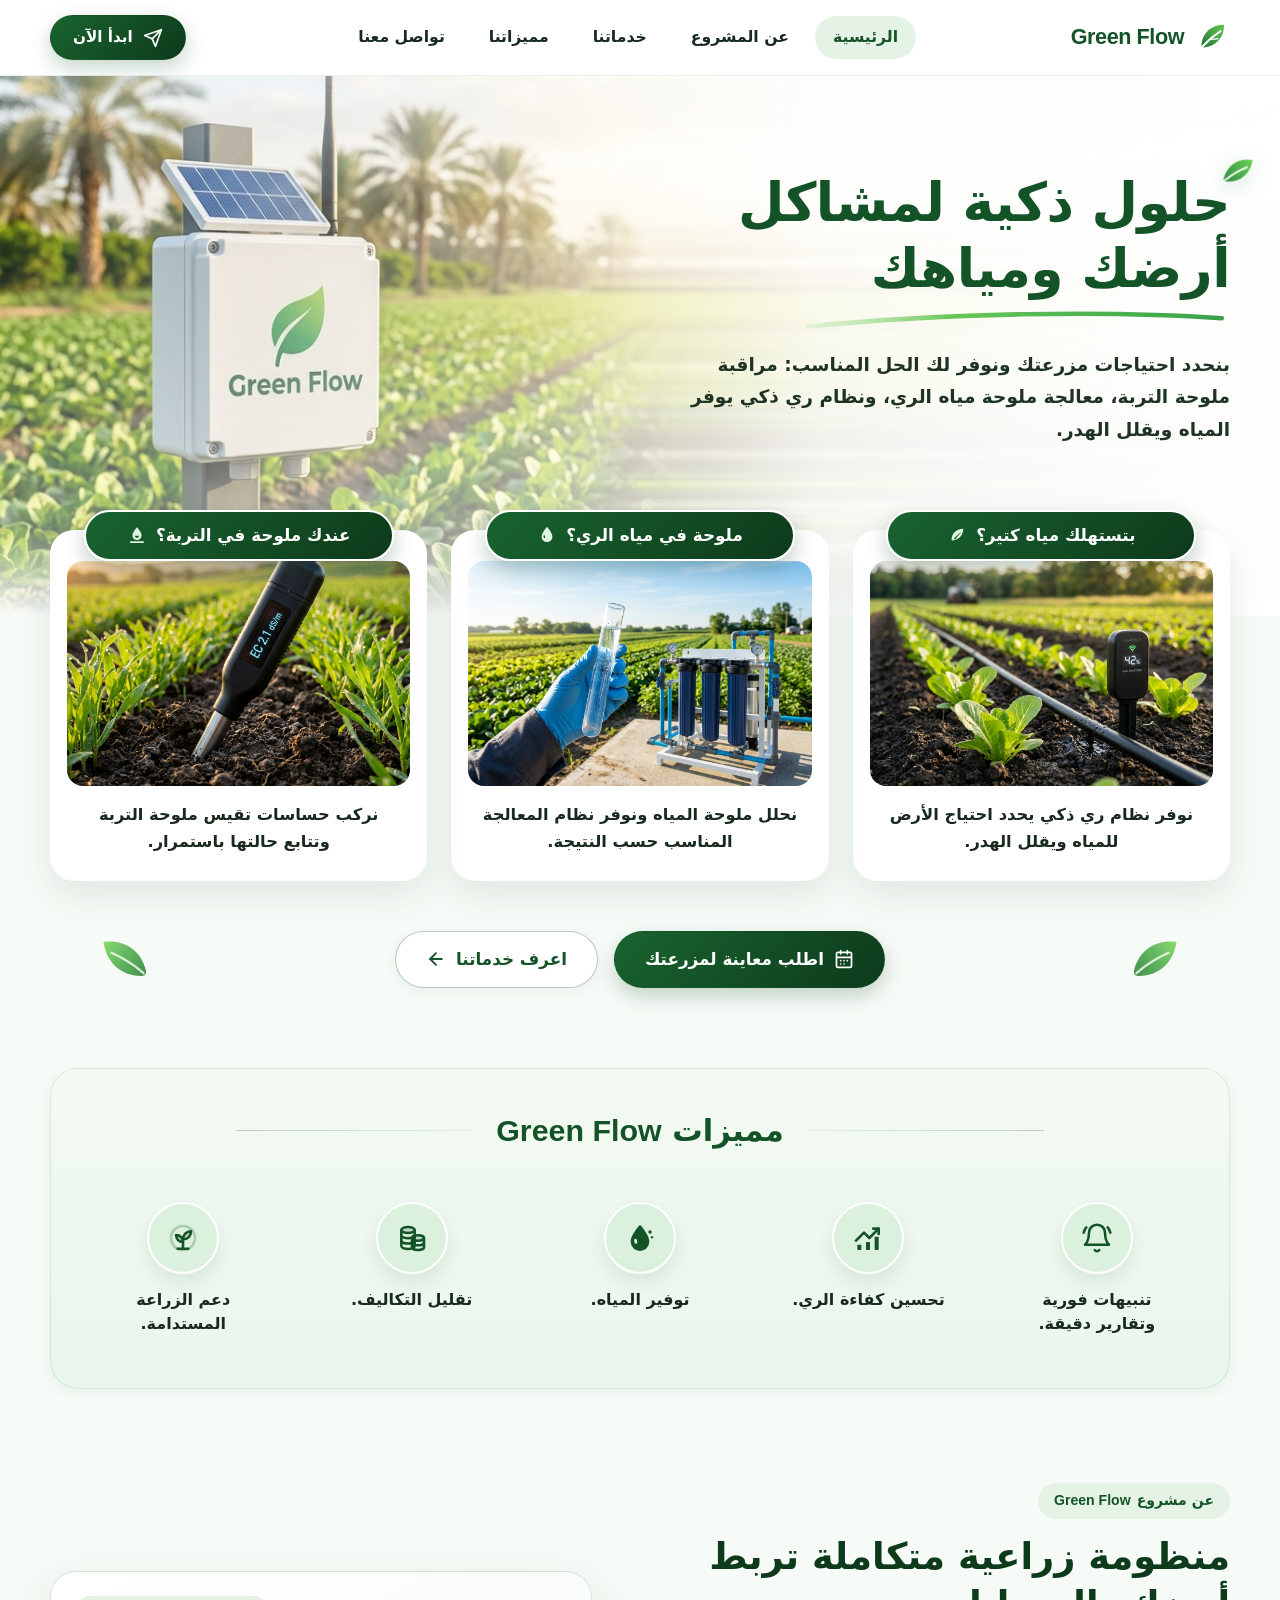
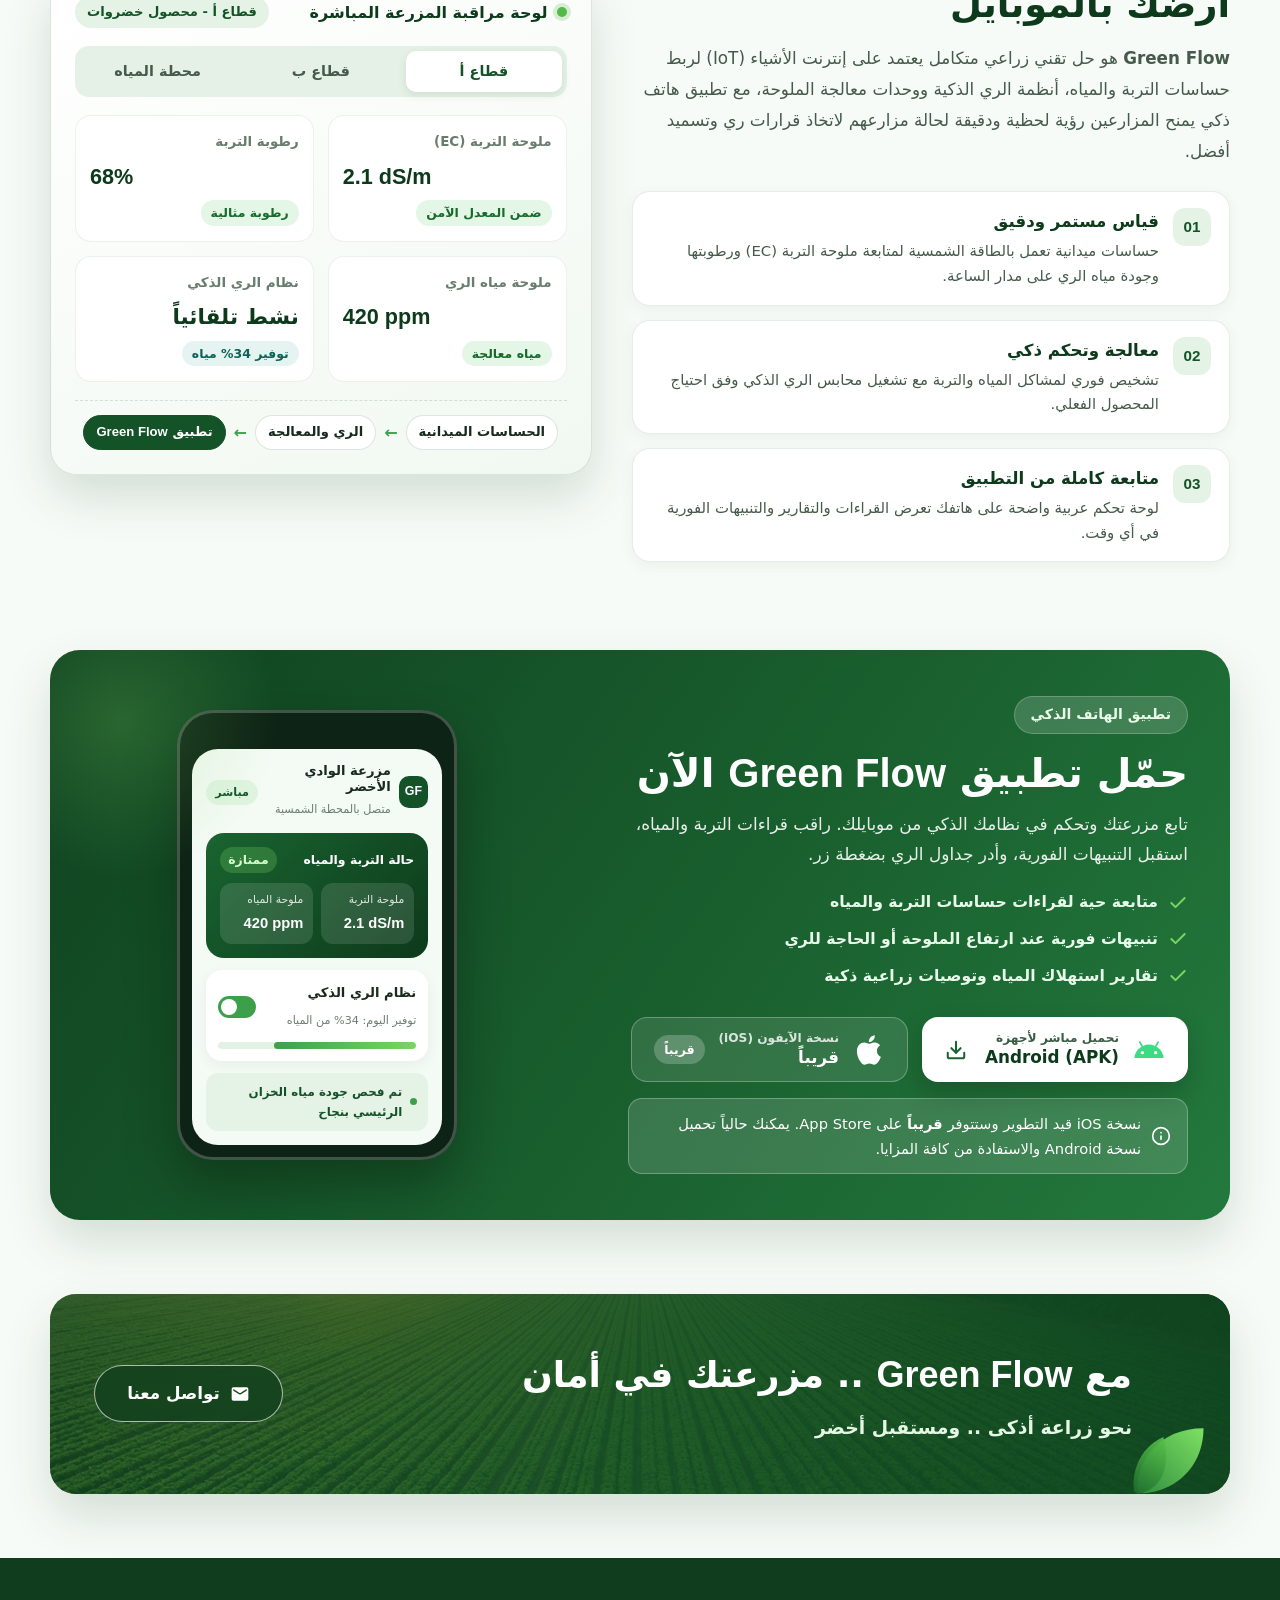
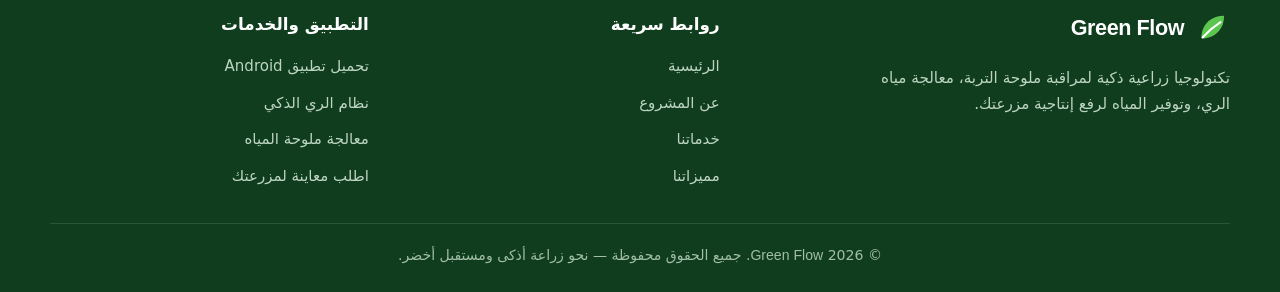
==== commit ebfb8e6e: "Add Microsoft Clarity tracking" ====
--- a/index.html
+++ b/index.html
@@ -22,8 +22,17 @@
   <link rel="preconnect" href="https://fonts.gstatic.com" crossorigin />
   <link href="https://fonts.googleapis.com/css2?family=Cairo:wght@400;500;600;700;800;900&family=Plus+Jakarta+Sans:wght@600;700;800&display=swap" rel="stylesheet" />
 
+  
   <link rel="stylesheet" href="css/styles.css" />
+  <script type="text/javascript">
+    (function(c,l,a,r,i,t,y){
+        c[a]=c[a]||function(){(c[a].q=c[a].q||[]).push(arguments)};
+        t=l.createElement(r);t.async=1;t.src="https://www.clarity.ms/tag/"+i;
+        y=l.getElementsByTagName(r)[0];y.parentNode.insertBefore(t,y);
+    })(window, document, "clarity", "script", "zj6spcz5cy");
+</script>
 </head>
+
 <body>
   <!-- ================= NAVBAR ================= -->
   <header class="site-header" id="header">
--- a/css/styles.css
+++ b/css/styles.css
@@ -0,0 +1,1737 @@
+/* ==========================================================================
+   GREEN FLOW - Modern Arabic (RTL) Agricultural Technology Landing Page
+   ========================================================================== */
+
+:root {
+  /* Brand Palette */
+  --green-950: #0d3a1b;
+  --green-900: #145328;
+  --green-800: #196430;
+  --green-700: #22793c;
+  --green-600: #3ca04b;
+  --green-500: #55b848;
+  --green-400: #7ad663;
+  --green-100: #e5f3e6;
+  --green-50: #f2f9f2;
+
+  /* Neutrals */
+  --bg-page: #f7fbf7;
+  --surface: #ffffff;
+  --text-main: #182a1e;
+  --text-muted: #455a4b;
+  --text-light: #697d6f;
+  --border-soft: rgba(20, 83, 40, 0.1);
+
+  /* Elevation */
+  --shadow-sm: 0 4px 14px rgba(17, 65, 32, 0.06);
+  --shadow-md: 0 14px 36px rgba(17, 65, 32, 0.1);
+  --shadow-lg: 0 22px 48px rgba(13, 58, 27, 0.15);
+
+  /* Radii & Layout */
+  --radius-sm: 10px;
+  --radius-md: 18px;
+  --radius-lg: 24px;
+  --radius-pill: 999px;
+  --container-max: 1180px;
+  --header-height: 76px;
+  --transition: 0.28s cubic-bezier(0.22, 1, 0.36, 1);
+}
+
+/* Reset & Base */
+*,
+*::before,
+*::after {
+  box-sizing: border-box;
+  margin: 0;
+  padding: 0;
+}
+
+html {
+  scroll-behavior: smooth;
+  scroll-padding-top: calc(var(--header-height) + 16px);
+}
+
+body {
+  font-family: "Cairo", system-ui, -apple-system, BlinkMacSystemFont, "Segoe UI", sans-serif;
+  background-color: var(--bg-page);
+  color: var(--text-main);
+  line-height: 1.7;
+  overflow-x: hidden;
+  -webkit-font-smoothing: antialiased;
+}
+
+img {
+  display: block;
+  max-width: 100%;
+  height: auto;
+}
+
+a {
+  color: inherit;
+  text-decoration: none;
+}
+
+button,
+input,
+select,
+textarea {
+  font: inherit;
+  color: inherit;
+}
+
+ul {
+  list-style: none;
+}
+
+[dir="ltr"] {
+  font-family: "Plus Jakarta Sans", "Cairo", sans-serif;
+}
+
+.container {
+  width: min(100% - 32px, var(--container-max));
+  margin-inline: auto;
+}
+
+.icon {
+  width: 20px;
+  height: 20px;
+  flex-shrink: 0;
+}
+
+/* ================= BUTTONS ================= */
+.btn {
+  display: inline-flex;
+  align-items: center;
+  justify-content: center;
+  gap: 10px;
+  border: 1.5px solid transparent;
+  border-radius: var(--radius-pill);
+  font-weight: 700;
+  cursor: pointer;
+  transition: transform var(--transition), box-shadow var(--transition), background-color var(--transition), border-color var(--transition), color var(--transition);
+  white-space: nowrap;
+}
+
+.btn:focus-visible,
+.nav-link:focus-visible,
+.store-btn:focus-visible,
+.zone-tab:focus-visible {
+  outline: 3px solid rgba(85, 184, 72, 0.45);
+  outline-offset: 2px;
+}
+
+.btn-primary {
+  background: linear-gradient(135deg, var(--green-800), var(--green-950));
+  color: #ffffff;
+  padding: 10px 24px;
+  box-shadow: 0 8px 20px rgba(20, 83, 40, 0.24);
+}
+
+.btn-primary:hover {
+  transform: translateY(-2px);
+  box-shadow: 0 12px 26px rgba(20, 83, 40, 0.32);
+  background: linear-gradient(135deg, var(--green-700), var(--green-900));
+}
+
+.btn-outline {
+  background: var(--surface);
+  color: var(--green-900);
+  border-color: rgba(20, 83, 40, 0.3);
+  padding: 10px 24px;
+  box-shadow: var(--shadow-sm);
+}
+
+.btn-outline:hover {
+  transform: translateY(-2px);
+  border-color: var(--green-800);
+  background: var(--green-50);
+  box-shadow: var(--shadow-md);
+}
+
+.btn-lg {
+  padding: 13px 30px;
+  font-size: 1.05rem;
+}
+
+.btn-block {
+  width: 100%;
+}
+
+/* ================= NAVBAR ================= */
+.site-header {
+  position: sticky;
+  top: 0;
+  z-index: 1000;
+  height: var(--header-height);
+  background: rgba(255, 255, 255, 0.92);
+  backdrop-filter: blur(14px);
+  -webkit-backdrop-filter: blur(14px);
+  border-bottom: 1px solid rgba(20, 83, 40, 0.08);
+  transition: box-shadow var(--transition), background-color var(--transition);
+}
+
+.site-header.scrolled {
+  box-shadow: 0 8px 28px rgba(13, 58, 27, 0.08);
+  background: rgba(255, 255, 255, 0.98);
+}
+
+.nav-container {
+  height: 100%;
+  display: flex;
+  align-items: center;
+  justify-content: space-between;
+  gap: 20px;
+}
+
+.brand-logo {
+  display: inline-flex;
+  align-items: center;
+  gap: 10px;
+  flex-shrink: 0;
+}
+
+.logo-mark {
+  width: 36px;
+  height: 36px;
+  display: grid;
+  place-items: center;
+}
+
+.logo-mark svg {
+  width: 100%;
+  height: 100%;
+}
+
+.brand-name {
+  font-size: 1.35rem;
+  font-weight: 800;
+  letter-spacing: -0.02em;
+  color: var(--green-900);
+}
+
+.main-nav {
+  display: flex;
+  align-items: center;
+}
+
+.nav-list {
+  display: flex;
+  align-items: center;
+  gap: 8px;
+}
+
+.nav-link {
+  display: inline-flex;
+  align-items: center;
+  padding: 8px 18px;
+  border-radius: var(--radius-pill);
+  font-size: 0.98rem;
+  font-weight: 700;
+  color: var(--text-main);
+  transition: background-color var(--transition), color var(--transition);
+}
+
+.nav-link:hover {
+  color: var(--green-900);
+  background-color: rgba(229, 243, 230, 0.65);
+}
+
+.nav-link.active {
+  background-color: var(--green-100);
+  color: var(--green-900);
+}
+
+.nav-actions {
+  display: flex;
+  align-items: center;
+  gap: 12px;
+}
+
+.nav-cta {
+  padding: 9px 22px;
+  font-size: 0.95rem;
+}
+
+.mobile-nav-actions {
+  display: none;
+}
+
+.menu-toggle {
+  display: none;
+  width: 42px;
+  height: 42px;
+  border-radius: 12px;
+  border: 1px solid rgba(20, 83, 40, 0.16);
+  background: var(--surface);
+  cursor: pointer;
+  flex-direction: column;
+  align-items: center;
+  justify-content: center;
+  gap: 5px;
+}
+
+.menu-toggle span {
+  width: 20px;
+  height: 2.2px;
+  background: var(--green-900);
+  border-radius: 2px;
+  transition: transform 0.25s ease, opacity 0.25s ease;
+}
+
+.menu-toggle.open span:nth-child(1) {
+  transform: translateY(7.2px) rotate(45deg);
+}
+
+.menu-toggle.open span:nth-child(2) {
+  opacity: 0;
+}
+
+.menu-toggle.open span:nth-child(3) {
+  transform: translateY(-7.2px) rotate(-45deg);
+}
+
+/* ================= HERO SECTION ================= */
+.hero-section {
+  position: relative;
+  min-height: 540px;
+  display: flex;
+  align-items: center;
+  padding: 56px 0 132px;
+  overflow: hidden;
+  background-color: #eaf3ea;
+}
+
+.hero-backdrop {
+  position: absolute;
+  inset: 0;
+  z-index: 0;
+}
+
+.hero-bg-img {
+  width: 100%;
+  height: 100%;
+  object-fit: cover;
+  object-position: left center;
+}
+
+/* Soft daylight gradient on RTL right side for crisp headline readability */
+.hero-overlay {
+  position: absolute;
+  inset: 0;
+  background:
+    linear-gradient(
+      to left,
+      rgba(255, 255, 255, 0.93) 0%,
+      rgba(255, 255, 255, 0.84) 36%,
+      rgba(255, 255, 255, 0.35) 62%,
+      rgba(255, 255, 255, 0.05) 100%
+    ),
+    linear-gradient(
+      to bottom,
+      rgba(255, 255, 255, 0.35) 0%,
+      rgba(255, 255, 255, 0) 24%,
+      rgba(247, 251, 247, 0.4) 85%,
+      var(--bg-page) 100%
+    );
+}
+
+.hero-container {
+  position: relative;
+  z-index: 1;
+  display: flex;
+  justify-content: flex-start;
+}
+
+.hero-content {
+  max-width: 600px;
+  padding-inline-end: 12px;
+}
+
+.hero-heading-wrap {
+  position: relative;
+  display: inline-block;
+  margin-bottom: 18px;
+}
+
+.hero-leaf-accent {
+  position: absolute;
+  top: -18px;
+  inset-inline-start: -26px;
+  width: 38px;
+  height: 38px;
+  transform: rotate(10deg);
+  filter: drop-shadow(0 6px 10px rgba(34, 121, 60, 0.18));
+}
+
+.hero-title {
+  font-size: clamp(2.1rem, 4.4vw, 3.35rem);
+  font-weight: 900;
+  line-height: 1.24;
+  color: var(--green-900);
+  letter-spacing: -0.01em;
+}
+
+.title-swoosh {
+  width: min(96%, 430px);
+  height: auto;
+  margin-top: 6px;
+  display: block;
+}
+
+.hero-description {
+  font-size: clamp(1.03rem, 1.45vw, 1.2rem);
+  font-weight: 600;
+  line-height: 1.75;
+  color: #1e3324;
+  max-width: 540px;
+}
+
+/* ================= SERVICES SECTION (OVERLAPPING CARDS) ================= */
+.services-section {
+  position: relative;
+  z-index: 2;
+  margin-top: -86px;
+  padding-bottom: 42px;
+}
+
+.services-grid {
+  display: grid;
+  grid-template-columns: repeat(3, 1fr);
+  gap: 24px;
+  align-items: stretch;
+}
+
+.service-card {
+  position: relative;
+  background: var(--surface);
+  border-radius: var(--radius-lg);
+  padding: 30px 16px 24px;
+  border: 1.5px solid rgba(255, 255, 255, 0.95);
+  box-shadow: var(--shadow-md);
+  display: flex;
+  flex-direction: column;
+  align-items: center;
+  text-align: center;
+  transition: transform var(--transition), box-shadow var(--transition);
+}
+
+.service-card:hover {
+  transform: translateY(-6px);
+  box-shadow: var(--shadow-lg);
+}
+
+.service-pill-header {
+  position: absolute;
+  top: -21px;
+  left: 50%;
+  transform: translateX(-50%);
+  width: calc(100% - 36px);
+  max-width: 310px;
+  background: linear-gradient(135deg, var(--green-800), var(--green-950));
+  color: #ffffff;
+  border-radius: var(--radius-pill);
+  padding: 9px 18px;
+  display: inline-flex;
+  align-items: center;
+  justify-content: center;
+  gap: 9px;
+  font-size: 1.05rem;
+  font-weight: 800;
+  box-shadow: 0 8px 20px rgba(13, 58, 27, 0.25);
+  border: 2px solid #ffffff;
+}
+
+.service-pill-icon {
+  width: 20px;
+  height: 20px;
+  display: inline-flex;
+  align-items: center;
+  justify-content: center;
+  color: #dff5df;
+}
+
+.service-pill-icon svg {
+  width: 100%;
+  height: 100%;
+}
+
+.service-image-wrap {
+  width: 100%;
+  aspect-ratio: 16 / 10.5;
+  border-radius: 16px;
+  overflow: hidden;
+  background-color: var(--green-50);
+  margin-bottom: 16px;
+}
+
+.service-image-wrap img {
+  width: 100%;
+  height: 100%;
+  object-fit: cover;
+  transition: transform 0.55s ease;
+}
+
+.service-card:hover .service-image-wrap img {
+  transform: scale(1.04);
+}
+
+.service-body {
+  padding-inline: 8px;
+  display: flex;
+  flex: 1;
+  align-items: center;
+}
+
+.service-desc {
+  font-size: 1.02rem;
+  font-weight: 700;
+  color: var(--text-main);
+  line-height: 1.65;
+}
+
+/* CTA Band under the 3 cards */
+.services-cta-band {
+  position: relative;
+  margin-top: 38px;
+  padding: 12px 0;
+  display: flex;
+  align-items: center;
+  justify-content: center;
+}
+
+.cta-buttons-group {
+  display: flex;
+  flex-wrap: wrap;
+  align-items: center;
+  justify-content: center;
+  gap: 16px;
+  position: relative;
+  z-index: 1;
+}
+
+.floating-leaf {
+  position: absolute;
+  width: 58px;
+  height: 58px;
+  pointer-events: none;
+  opacity: 0.9;
+}
+
+.leaf-right {
+  inset-inline-start: 4%;
+  transform: rotate(8deg);
+}
+
+.leaf-left {
+  inset-inline-end: 4%;
+  transform: rotate(-8deg);
+}
+
+/* ================= FEATURES SECTION ================= */
+.features-section {
+  padding: 26px 0 48px;
+}
+
+.features-panel {
+  background: linear-gradient(180deg, #f3faf3 0%, #eaf6eb 100%);
+  border: 1px solid rgba(34, 121, 60, 0.12);
+  border-radius: 28px;
+  padding: 36px 28px 40px;
+  box-shadow: var(--shadow-sm);
+}
+
+.section-heading-lined {
+  display: flex;
+  align-items: center;
+  justify-content: center;
+  gap: 20px;
+  margin-bottom: 34px;
+}
+
+.section-heading-lined h2 {
+  font-size: clamp(1.45rem, 2.5vw, 1.9rem);
+  font-weight: 900;
+  color: var(--green-900);
+  white-space: nowrap;
+}
+
+.heading-line {
+  height: 1.5px;
+  flex: 1;
+  max-width: 240px;
+  background: linear-gradient(to left, rgba(20, 83, 40, 0.25), rgba(20, 83, 40, 0.05));
+}
+
+.heading-line:last-child {
+  background: linear-gradient(to right, rgba(20, 83, 40, 0.25), rgba(20, 83, 40, 0.05));
+}
+
+.features-grid {
+  display: grid;
+  grid-template-columns: repeat(5, 1fr);
+  gap: 20px;
+}
+
+.feature-item {
+  display: flex;
+  flex-direction: column;
+  align-items: center;
+  text-align: center;
+  gap: 14px;
+  padding: 12px 8px;
+  border-radius: var(--radius-md);
+  transition: transform var(--transition), background-color var(--transition);
+}
+
+.feature-item:hover {
+  transform: translateY(-4px);
+  background-color: rgba(255, 255, 255, 0.65);
+}
+
+.feature-icon-circle {
+  width: 72px;
+  height: 72px;
+  border-radius: 50%;
+  background: #dcf1dd;
+  border: 2px solid #ffffff;
+  box-shadow: 0 8px 18px rgba(20, 83, 40, 0.1);
+  display: grid;
+  place-items: center;
+  color: var(--green-900);
+  transition: background-color var(--transition), transform var(--transition);
+}
+
+.feature-item:hover .feature-icon-circle {
+  background: var(--green-900);
+  color: #ffffff;
+  transform: scale(1.06);
+}
+
+.feature-icon-circle svg {
+  width: 32px;
+  height: 32px;
+}
+
+.feature-item h3 {
+  font-size: 1rem;
+  font-weight: 800;
+  color: var(--text-main);
+  line-height: 1.5;
+  max-width: 170px;
+}
+
+/* ================= ABOUT GREEN FLOW SECTION ================= */
+.about-section {
+  padding: 46px 0 64px;
+}
+
+.about-grid {
+  display: grid;
+  grid-template-columns: 1.05fr 0.95fr;
+  gap: 40px;
+  align-items: center;
+}
+
+.section-badge {
+  display: inline-flex;
+  align-items: center;
+  gap: 6px;
+  background: var(--green-100);
+  color: var(--green-900);
+  font-size: 0.88rem;
+  font-weight: 800;
+  padding: 6px 16px;
+  border-radius: var(--radius-pill);
+  margin-bottom: 14px;
+}
+
+.section-title {
+  font-size: clamp(1.65rem, 3vw, 2.3rem);
+  font-weight: 900;
+  color: var(--green-950);
+  line-height: 1.3;
+  margin-bottom: 14px;
+}
+
+.about-lead {
+  font-size: 1.05rem;
+  color: var(--text-muted);
+  line-height: 1.85;
+  margin-bottom: 24px;
+}
+
+.about-pillars {
+  display: flex;
+  flex-direction: column;
+  gap: 14px;
+}
+
+.pillar-card {
+  display: flex;
+  align-items: flex-start;
+  gap: 14px;
+  background: var(--surface);
+  border: 1px solid var(--border-soft);
+  border-radius: var(--radius-md);
+  padding: 16px 18px;
+  box-shadow: var(--shadow-sm);
+  transition: transform var(--transition), border-color var(--transition);
+}
+
+.pillar-card:hover {
+  transform: translateX(-4px);
+  border-color: rgba(34, 121, 60, 0.28);
+}
+
+.pillar-num {
+  width: 38px;
+  height: 38px;
+  border-radius: 12px;
+  background: var(--green-100);
+  color: var(--green-900);
+  font-family: "Plus Jakarta Sans", sans-serif;
+  font-weight: 800;
+  font-size: 0.95rem;
+  display: grid;
+  place-items: center;
+  flex-shrink: 0;
+}
+
+.pillar-text h3 {
+  font-size: 1.04rem;
+  font-weight: 800;
+  color: var(--green-950);
+  margin-bottom: 3px;
+}
+
+.pillar-text p {
+  font-size: 0.93rem;
+  color: var(--text-muted);
+  line-height: 1.65;
+}
+
+/* Telemetry Interactive Card */
+.telemetry-card {
+  background: linear-gradient(155deg, #ffffff 0%, #f1f8f1 100%);
+  border: 1.5px solid rgba(20, 83, 40, 0.14);
+  border-radius: 26px;
+  padding: 24px;
+  box-shadow: var(--shadow-lg);
+}
+
+.telemetry-header {
+  display: flex;
+  flex-wrap: wrap;
+  align-items: center;
+  justify-content: space-between;
+  gap: 10px;
+  margin-bottom: 18px;
+}
+
+.telemetry-title-group {
+  display: inline-flex;
+  align-items: center;
+  gap: 9px;
+  font-weight: 800;
+  color: var(--green-950);
+}
+
+.live-dot {
+  width: 10px;
+  height: 10px;
+  border-radius: 50%;
+  background: var(--green-500);
+  box-shadow: 0 0 0 4px rgba(85, 184, 72, 0.22);
+  animation: pulseDot 2s infinite;
+}
+
+@keyframes pulseDot {
+  0%, 100% { box-shadow: 0 0 0 4px rgba(85, 184, 72, 0.22); }
+  50% { box-shadow: 0 0 0 8px rgba(85, 184, 72, 0.08); }
+}
+
+.telemetry-zone-pill {
+  background: var(--green-100);
+  color: var(--green-900);
+  font-size: 0.82rem;
+  font-weight: 700;
+  padding: 5px 12px;
+  border-radius: var(--radius-pill);
+}
+
+.zone-tabs {
+  display: grid;
+  grid-template-columns: repeat(3, 1fr);
+  gap: 8px;
+  background: #e5f1e6;
+  padding: 5px;
+  border-radius: 14px;
+  margin-bottom: 18px;
+}
+
+.zone-tab {
+  border: none;
+  background: transparent;
+  padding: 8px 10px;
+  border-radius: 10px;
+  font-weight: 700;
+  font-size: 0.9rem;
+  color: var(--text-muted);
+  cursor: pointer;
+  transition: background-color var(--transition), color var(--transition), box-shadow var(--transition);
+}
+
+.zone-tab.active {
+  background: #ffffff;
+  color: var(--green-900);
+  box-shadow: 0 3px 10px rgba(17, 65, 32, 0.1);
+}
+
+.telemetry-metrics {
+  display: grid;
+  grid-template-columns: repeat(2, 1fr);
+  gap: 14px;
+  margin-bottom: 18px;
+}
+
+.metric-box {
+  background: #ffffff;
+  border: 1px solid rgba(20, 83, 40, 0.08);
+  border-radius: 16px;
+  padding: 15px 14px;
+  display: flex;
+  flex-direction: column;
+  gap: 5px;
+}
+
+.metric-label {
+  font-size: 0.84rem;
+  font-weight: 700;
+  color: var(--text-light);
+}
+
+.metric-value {
+  font-size: 1.35rem;
+  font-weight: 800;
+  color: var(--green-950);
+}
+
+.metric-status {
+  display: inline-block;
+  align-self: flex-start;
+  font-size: 0.78rem;
+  font-weight: 700;
+  padding: 2px 10px;
+  border-radius: var(--radius-pill);
+}
+
+.status-good {
+  background: #e4f6e5;
+  color: #176b2c;
+}
+
+.status-warn {
+  background: #fff3db;
+  color: #9a5b00;
+}
+
+.status-info {
+  background: #e6f4f1;
+  color: #0f6259;
+}
+
+.telemetry-footer {
+  border-top: 1px dashed rgba(20, 83, 40, 0.16);
+  padding-top: 14px;
+}
+
+.ecosystem-flow {
+  display: flex;
+  flex-wrap: wrap;
+  align-items: center;
+  justify-content: center;
+  gap: 8px;
+}
+
+.flow-chip {
+  font-size: 0.82rem;
+  font-weight: 700;
+  padding: 5px 12px;
+  border-radius: var(--radius-pill);
+  background: #ffffff;
+  border: 1px solid rgba(20, 83, 40, 0.14);
+  color: var(--text-main);
+}
+
+.flow-chip.active {
+  background: var(--green-900);
+  color: #ffffff;
+  border-color: var(--green-900);
+}
+
+.flow-arrow {
+  color: var(--green-600);
+  font-weight: 900;
+}
+
+/* ================= APP DOWNLOAD SECTION ================= */
+.download-section {
+  padding: 24px 0 64px;
+}
+
+.download-card {
+  position: relative;
+  overflow: hidden;
+  background: linear-gradient(125deg, #104220 0%, #195f2e 55%, #23793d 100%);
+  color: #ffffff;
+  border-radius: 30px;
+  padding: 46px 42px;
+  display: grid;
+  grid-template-columns: 1.15fr 0.85fr;
+  gap: 36px;
+  align-items: center;
+  box-shadow: var(--shadow-lg);
+}
+
+.download-card::before {
+  content: "";
+  position: absolute;
+  inset-inline-end: -90px;
+  top: -90px;
+  width: 320px;
+  height: 320px;
+  border-radius: 50%;
+  background: radial-gradient(circle, rgba(122, 214, 99, 0.22) 0%, rgba(122, 214, 99, 0) 70%);
+  pointer-events: none;
+}
+
+.badge-light {
+  background: rgba(255, 255, 255, 0.16);
+  color: #e9fce9;
+  border: 1px solid rgba(255, 255, 255, 0.22);
+}
+
+.download-title {
+  font-size: clamp(1.8rem, 3.2vw, 2.5rem);
+  font-weight: 900;
+  line-height: 1.25;
+  margin-bottom: 12px;
+}
+
+.download-desc {
+  font-size: 1.06rem;
+  color: rgba(255, 255, 255, 0.9);
+  line-height: 1.75;
+  max-width: 560px;
+  margin-bottom: 20px;
+}
+
+.app-highlights {
+  display: flex;
+  flex-direction: column;
+  gap: 10px;
+  margin-bottom: 28px;
+}
+
+.app-highlights li {
+  display: flex;
+  align-items: center;
+  gap: 10px;
+  font-size: 0.98rem;
+  font-weight: 600;
+  color: #e9f9e9;
+}
+
+.app-highlights .icon {
+  color: var(--green-400);
+}
+
+.store-buttons {
+  display: flex;
+  flex-wrap: wrap;
+  gap: 14px;
+}
+
+.store-btn {
+  display: inline-flex;
+  align-items: center;
+  gap: 14px;
+  padding: 13px 22px;
+  border-radius: 16px;
+  border: 1.5px solid transparent;
+  cursor: pointer;
+  transition: transform var(--transition), box-shadow var(--transition), background-color var(--transition);
+  text-align: start;
+}
+
+.store-btn-android {
+  background: #ffffff;
+  color: var(--green-950);
+  box-shadow: 0 12px 26px rgba(0, 0, 0, 0.18);
+}
+
+.store-btn-android:hover {
+  transform: translateY(-3px);
+  background: #f2fbf2;
+  box-shadow: 0 16px 30px rgba(0, 0, 0, 0.24);
+}
+
+.store-btn-android .store-icon {
+  color: #3ddc84;
+}
+
+.store-btn-ios {
+  background: rgba(255, 255, 255, 0.11);
+  border-color: rgba(255, 255, 255, 0.28);
+  color: #ffffff;
+}
+
+.store-btn-ios:hover {
+  transform: translateY(-2px);
+  background: rgba(255, 255, 255, 0.18);
+}
+
+.store-icon {
+  width: 32px;
+  height: 32px;
+  display: grid;
+  place-items: center;
+  flex-shrink: 0;
+}
+
+.store-icon svg {
+  width: 100%;
+  height: 100%;
+}
+
+.store-text {
+  display: flex;
+  flex-direction: column;
+  line-height: 1.25;
+}
+
+.store-text small {
+  font-size: 0.76rem;
+  opacity: 0.82;
+  font-weight: 600;
+}
+
+.store-text strong {
+  font-size: 1.05rem;
+  font-weight: 800;
+}
+
+.store-action-arrow {
+  width: 22px;
+  height: 22px;
+  color: var(--green-800);
+  margin-inline-start: 4px;
+}
+
+.coming-soon-badge {
+  background: rgba(255, 255, 255, 0.22);
+  color: #ffffff;
+  font-size: 0.78rem;
+  font-weight: 800;
+  padding: 4px 10px;
+  border-radius: var(--radius-pill);
+}
+
+.ios-notice {
+  margin-top: 16px;
+  display: flex;
+  align-items: center;
+  gap: 10px;
+  background: rgba(255, 255, 255, 0.14);
+  border: 1px solid rgba(255, 255, 255, 0.28);
+  border-radius: 14px;
+  padding: 12px 16px;
+  font-size: 0.92rem;
+  color: #ffffff;
+  max-width: 560px;
+}
+
+/* Phone Mockup */
+.download-mockup {
+  display: flex;
+  justify-content: center;
+}
+
+.phone-frame {
+  width: 280px;
+  background: #0d2315;
+  border-radius: 36px;
+  padding: 12px;
+  border: 3px solid rgba(255, 255, 255, 0.22);
+  box-shadow: 0 24px 50px rgba(6, 26, 12, 0.42);
+}
+
+.phone-notch {
+  width: 96px;
+  height: 16px;
+  background: #0d2315;
+  border-radius: 0 0 12px 12px;
+  margin: 0 auto 8px;
+}
+
+.phone-screen {
+  background: #f4faf4;
+  color: var(--text-main);
+  border-radius: 26px;
+  padding: 14px;
+  display: flex;
+  flex-direction: column;
+  gap: 12px;
+}
+
+.app-topbar {
+  display: flex;
+  align-items: center;
+  justify-content: space-between;
+  gap: 8px;
+}
+
+.app-user {
+  display: flex;
+  align-items: center;
+  gap: 8px;
+}
+
+.app-avatar {
+  width: 32px;
+  height: 32px;
+  border-radius: 10px;
+  background: var(--green-900);
+  color: #ffffff;
+  font-family: "Plus Jakarta Sans", sans-serif;
+  font-weight: 800;
+  font-size: 0.78rem;
+  display: grid;
+  place-items: center;
+}
+
+.app-user strong {
+  display: block;
+  font-size: 0.82rem;
+  line-height: 1.2;
+}
+
+.app-user small {
+  font-size: 0.7rem;
+  color: var(--text-light);
+}
+
+.app-status-pill {
+  background: #dff4e0;
+  color: var(--green-900);
+  font-size: 0.7rem;
+  font-weight: 800;
+  padding: 3px 9px;
+  border-radius: var(--radius-pill);
+}
+
+.app-hero-widget {
+  background: linear-gradient(135deg, var(--green-800), var(--green-950));
+  color: #ffffff;
+  border-radius: 18px;
+  padding: 14px;
+}
+
+.app-widget-head {
+  display: flex;
+  align-items: center;
+  justify-content: space-between;
+  font-size: 0.78rem;
+  font-weight: 700;
+  margin-bottom: 10px;
+}
+
+.app-good-tag {
+  background: rgba(122, 214, 99, 0.25);
+  color: #d6ffd0;
+  padding: 2px 8px;
+  border-radius: var(--radius-pill);
+}
+
+.app-stats-row {
+  display: grid;
+  grid-template-columns: 1fr 1fr;
+  gap: 8px;
+}
+
+.app-stat {
+  background: rgba(255, 255, 255, 0.12);
+  border-radius: 12px;
+  padding: 8px 10px;
+}
+
+.app-stat small {
+  display: block;
+  font-size: 0.68rem;
+  opacity: 0.85;
+}
+
+.app-stat strong {
+  font-size: 0.92rem;
+}
+
+.app-control-card {
+  background: #ffffff;
+  border-radius: 16px;
+  padding: 12px;
+  box-shadow: var(--shadow-sm);
+}
+
+.app-control-row {
+  display: flex;
+  align-items: center;
+  justify-content: space-between;
+  margin-bottom: 10px;
+}
+
+.app-control-row strong {
+  display: block;
+  font-size: 0.82rem;
+}
+
+.app-control-row small {
+  font-size: 0.7rem;
+  color: var(--text-light);
+}
+
+.app-toggle-on {
+  width: 38px;
+  height: 22px;
+  border-radius: var(--radius-pill);
+  background: var(--green-600);
+  position: relative;
+}
+
+.app-toggle-on::after {
+  content: "";
+  position: absolute;
+  top: 3px;
+  left: 3px;
+  width: 16px;
+  height: 16px;
+  border-radius: 50%;
+  background: #ffffff;
+}
+
+.app-progress-bar {
+  height: 7px;
+  background: #e4f1e5;
+  border-radius: var(--radius-pill);
+  overflow: hidden;
+}
+
+.app-progress-bar span {
+  display: block;
+  height: 100%;
+  background: linear-gradient(90deg, var(--green-600), var(--green-400));
+  border-radius: var(--radius-pill);
+}
+
+.app-alert-mini {
+  display: flex;
+  align-items: center;
+  gap: 8px;
+  background: #e5f3e6;
+  color: var(--green-900);
+  border-radius: 12px;
+  padding: 9px 11px;
+  font-size: 0.74rem;
+  font-weight: 700;
+}
+
+.alert-dot {
+  width: 7px;
+  height: 7px;
+  border-radius: 50%;
+  background: var(--green-600);
+  flex-shrink: 0;
+}
+
+/* ================= FINAL CTA BANNER ================= */
+.final-cta-section {
+  padding: 10px 0 64px;
+}
+
+.final-cta-banner {
+  position: relative;
+  min-height: 200px;
+  border-radius: 26px;
+  overflow: hidden;
+  display: flex;
+  align-items: center;
+  padding: 38px 44px;
+  box-shadow: var(--shadow-lg);
+}
+
+.final-cta-bg {
+  position: absolute;
+  inset: 0;
+  width: 100%;
+  height: 100%;
+  object-fit: cover;
+}
+
+.final-cta-overlay {
+  position: absolute;
+  inset: 0;
+  background: linear-gradient(
+    to left,
+    rgba(16, 72, 33, 0.94) 0%,
+    rgba(22, 88, 41, 0.84) 50%,
+    rgba(24, 91, 44, 0.62) 100%
+  );
+}
+
+.banner-leaf-decor {
+  position: absolute;
+  inset-inline-start: 16px;
+  bottom: -10px;
+  width: 96px;
+  height: 88px;
+  z-index: 1;
+  pointer-events: none;
+}
+
+.final-cta-inner {
+  position: relative;
+  z-index: 2;
+  width: 100%;
+  display: flex;
+  flex-wrap: wrap;
+  align-items: center;
+  justify-content: space-between;
+  gap: 24px;
+  padding-inline-start: 54px;
+}
+
+.final-cta-text h2 {
+  font-size: clamp(1.55rem, 3vw, 2.25rem);
+  font-weight: 900;
+  color: #ffffff;
+  margin-bottom: 6px;
+}
+
+.final-cta-text p {
+  font-size: clamp(1rem, 1.5vw, 1.18rem);
+  font-weight: 600;
+  color: #e4f7e5;
+}
+
+.btn-cta-banner {
+  background: rgba(16, 62, 29, 0.72);
+  backdrop-filter: blur(8px);
+  color: #ffffff;
+  border: 1.5px solid rgba(255, 255, 255, 0.65);
+  padding: 13px 32px;
+  font-size: 1.05rem;
+}
+
+.btn-cta-banner:hover {
+  background: #ffffff;
+  color: var(--green-900);
+  border-color: #ffffff;
+  transform: translateY(-2px);
+}
+
+/* ================= FOOTER ================= */
+.site-footer {
+  background: #0f3d1d;
+  color: #dbeede;
+  padding: 52px 0 24px;
+}
+
+.footer-grid {
+  display: grid;
+  grid-template-columns: 1.5fr 1fr 1fr;
+  gap: 32px;
+  padding-bottom: 34px;
+  border-bottom: 1px solid rgba(255, 255, 255, 0.12);
+}
+
+.footer-brand .brand-name {
+  color: #ffffff;
+}
+
+.footer-tagline {
+  margin-top: 12px;
+  font-size: 0.95rem;
+  color: rgba(219, 238, 222, 0.85);
+  max-width: 360px;
+}
+
+.footer-links-col h3 {
+  font-size: 1.05rem;
+  font-weight: 800;
+  color: #ffffff;
+  margin-bottom: 14px;
+}
+
+.footer-links-col ul {
+  display: flex;
+  flex-direction: column;
+  gap: 9px;
+}
+
+.footer-links-col a,
+.footer-link-btn {
+  font-size: 0.94rem;
+  color: rgba(219, 238, 222, 0.86);
+  background: none;
+  border: none;
+  cursor: pointer;
+  padding: 0;
+  text-align: start;
+  transition: color 0.2s ease, transform 0.2s ease;
+}
+
+.footer-links-col a:hover,
+.footer-link-btn:hover {
+  color: #8ee577;
+  transform: translateX(-3px);
+}
+
+.footer-bottom {
+  padding-top: 20px;
+  text-align: center;
+  font-size: 0.88rem;
+  color: rgba(219, 238, 222, 0.72);
+}
+
+/* ================= MODAL ================= */
+.modal-backdrop {
+  position: fixed;
+  inset: 0;
+  z-index: 2000;
+  background: rgba(11, 41, 20, 0.62);
+  backdrop-filter: blur(6px);
+  display: grid;
+  place-items: center;
+  padding: 18px;
+}
+
+.modal-backdrop[hidden] {
+  display: none;
+}
+
+.modal-dialog {
+  position: relative;
+  width: min(100%, 580px);
+  max-height: 92vh;
+  overflow-y: auto;
+  background: #ffffff;
+  border-radius: 26px;
+  padding: 32px 28px;
+  box-shadow: 0 28px 60px rgba(8, 35, 16, 0.3);
+  animation: modalIn 0.26s ease;
+}
+
+@keyframes modalIn {
+  from { opacity: 0; transform: translateY(14px) scale(0.98); }
+  to { opacity: 1; transform: translateY(0) scale(1); }
+}
+
+.modal-close {
+  position: absolute;
+  top: 18px;
+  inset-inline-end: 18px;
+  width: 38px;
+  height: 38px;
+  border-radius: 50%;
+  border: 1px solid rgba(20, 83, 40, 0.14);
+  background: var(--green-50);
+  color: var(--green-900);
+  display: grid;
+  place-items: center;
+  cursor: pointer;
+}
+
+.modal-close svg {
+  width: 18px;
+  height: 18px;
+}
+
+.modal-header {
+  margin-bottom: 20px;
+}
+
+.modal-header h2 {
+  font-size: 1.55rem;
+  font-weight: 900;
+  color: var(--green-950);
+  margin-bottom: 6px;
+}
+
+.modal-header p {
+  font-size: 0.95rem;
+  color: var(--text-muted);
+}
+
+.inspection-form {
+  display: flex;
+  flex-direction: column;
+  gap: 14px;
+}
+
+.form-row {
+  display: grid;
+  grid-template-columns: 1fr 1fr;
+  gap: 14px;
+}
+
+.form-group {
+  display: flex;
+  flex-direction: column;
+  gap: 6px;
+}
+
+.form-group label {
+  font-size: 0.9rem;
+  font-weight: 700;
+  color: var(--text-main);
+}
+
+.form-group input,
+.form-group select,
+.form-group textarea {
+  width: 100%;
+  padding: 11px 14px;
+  border: 1.5px solid rgba(20, 83, 40, 0.18);
+  border-radius: 12px;
+  background: #fcfefc;
+  transition: border-color 0.2s ease, box-shadow 0.2s ease;
+}
+
+.form-group input:focus,
+.form-group select:focus,
+.form-group textarea:focus {
+  outline: none;
+  border-color: var(--green-700);
+  box-shadow: 0 0 0 4px rgba(85, 184, 72, 0.16);
+}
+
+.form-feedback {
+  padding: 12px 14px;
+  border-radius: 12px;
+  font-size: 0.92rem;
+  font-weight: 700;
+}
+
+.form-feedback.success {
+  background: #e3f6e4;
+  color: #145328;
+  border: 1px solid #a6dca9;
+}
+
+.form-feedback.error {
+  background: #fdecec;
+  color: #9e1c1c;
+  border: 1px solid #f4bebe;
+}
+
+/* ================= TOAST ================= */
+.toast {
+  position: fixed;
+  bottom: 24px;
+  left: 50%;
+  transform: translateX(-50%);
+  z-index: 2500;
+  background: var(--green-950);
+  color: #ffffff;
+  padding: 12px 22px;
+  border-radius: var(--radius-pill);
+  font-weight: 700;
+  font-size: 0.94rem;
+  box-shadow: 0 14px 32px rgba(0, 0, 0, 0.25);
+  max-width: min(92vw, 520px);
+  text-align: center;
+}
+
+/* ================= SCROLL REVEAL ================= */
+.reveal {
+  opacity: 0;
+  transform: translateY(22px);
+  transition: opacity 0.6s ease var(--delay, 0ms), transform 0.6s cubic-bezier(0.22, 1, 0.36, 1) var(--delay, 0ms);
+}
+
+.reveal.is-visible {
+  opacity: 1;
+  transform: translateY(0);
+}
+
+/* ================= RESPONSIVE BREAKPOINTS ================= */
+@media (max-width: 1024px) {
+  .services-grid {
+    gap: 18px;
+  }
+
+  .features-grid {
+    grid-template-columns: repeat(3, 1fr);
+  }
+
+  .about-grid,
+  .download-card {
+    grid-template-columns: 1fr;
+  }
+
+  .download-card {
+    padding: 36px 28px;
+  }
+
+  .final-cta-inner {
+    padding-inline-start: 0;
+  }
+
+  .banner-leaf-decor {
+    opacity: 0.4;
+  }
+}
+
+@media (max-width: 860px) {
+  .main-nav {
+    position: fixed;
+    top: var(--header-height);
+    inset-inline: 0;
+    background: rgba(255, 255, 255, 0.98);
+    backdrop-filter: blur(12px);
+    flex-direction: column;
+    align-items: stretch;
+    padding: 18px 20px 24px;
+    border-bottom: 1px solid rgba(20, 83, 40, 0.12);
+    box-shadow: 0 18px 34px rgba(13, 58, 27, 0.12);
+    transform: translateY(-120%);
+    opacity: 0;
+    pointer-events: none;
+    transition: transform 0.28s ease, opacity 0.28s ease;
+  }
+
+  .main-nav.open {
+    transform: translateY(0);
+    opacity: 1;
+    pointer-events: auto;
+  }
+
+  .nav-list {
+    flex-direction: column;
+    align-items: stretch;
+    gap: 6px;
+  }
+
+  .nav-link {
+    justify-content: center;
+    padding: 11px 16px;
+  }
+
+  .nav-cta {
+    display: none;
+  }
+
+  .mobile-nav-actions {
+    display: block;
+    margin-top: 14px;
+    padding-top: 14px;
+    border-top: 1px solid rgba(20, 83, 40, 0.1);
+  }
+
+  .menu-toggle {
+    display: inline-flex;
+  }
+
+  .hero-section {
+    min-height: 450px;
+    padding: 42px 0 96px;
+  }
+
+  .hero-overlay {
+    background:
+      linear-gradient(
+        to bottom,
+        rgba(255, 255, 255, 0.9) 0%,
+        rgba(255, 255, 255, 0.82) 55%,
+        rgba(247, 251, 247, 0.92) 100%
+      );
+  }
+
+  .services-section {
+    margin-top: -40px;
+  }
+
+  .services-grid {
+    grid-template-columns: 1fr;
+    gap: 38px;
+  }
+
+  .floating-leaf {
+    display: none;
+  }
+
+  .footer-grid {
+    grid-template-columns: 1fr;
+    gap: 24px;
+  }
+}
+
+@media (max-width: 600px) {
+  .features-grid {
+    grid-template-columns: repeat(2, 1fr);
+  }
+
+  .features-grid .feature-item:last-child {
+    grid-column: 1 / -1;
+  }
+
+  .features-panel {
+    padding: 28px 16px;
+  }
+
+  .section-heading-lined {
+    gap: 12px;
+  }
+
+  .final-cta-banner {
+    padding: 28px 22px;
+    text-align: center;
+  }
+
+  .final-cta-inner {
+    justify-content: center;
+  }
+
+  .store-buttons {
+    flex-direction: column;
+  }
+
+  .store-btn {
+    width: 100%;
+    justify-content: center;
+  }
+
+  .form-row,
+  .telemetry-metrics {
+    grid-template-columns: 1fr;
+  }
+
+  .cta-buttons-group .btn {
+    width: 100%;
+  }
+}
+
+@media (prefers-reduced-motion: reduce) {
+  html {
+    scroll-behavior: auto;
+  }
+  .reveal,
+  .btn,
+  .service-card,
+  .service-image-wrap img {
+    transition: none;
+  }
+  .reveal {
+    opacity: 1;
+    transform: none;
+  }
+}
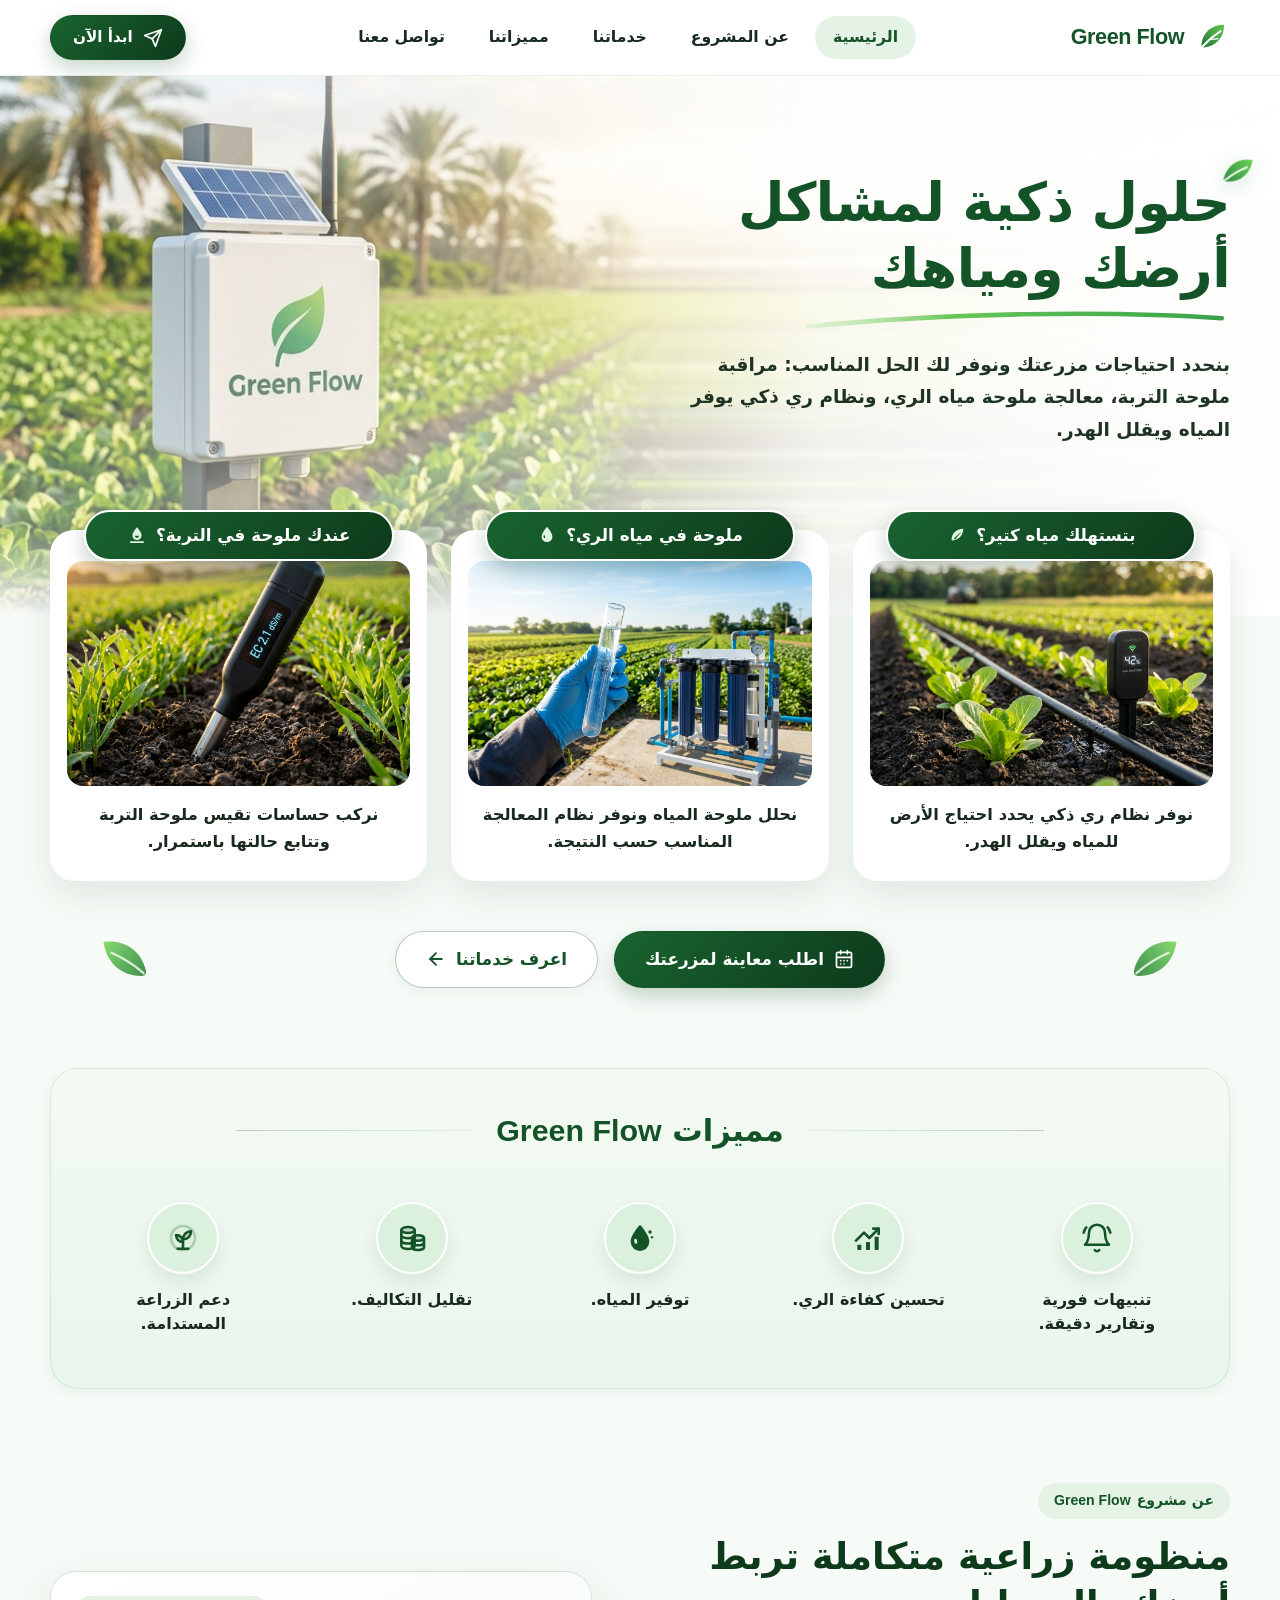
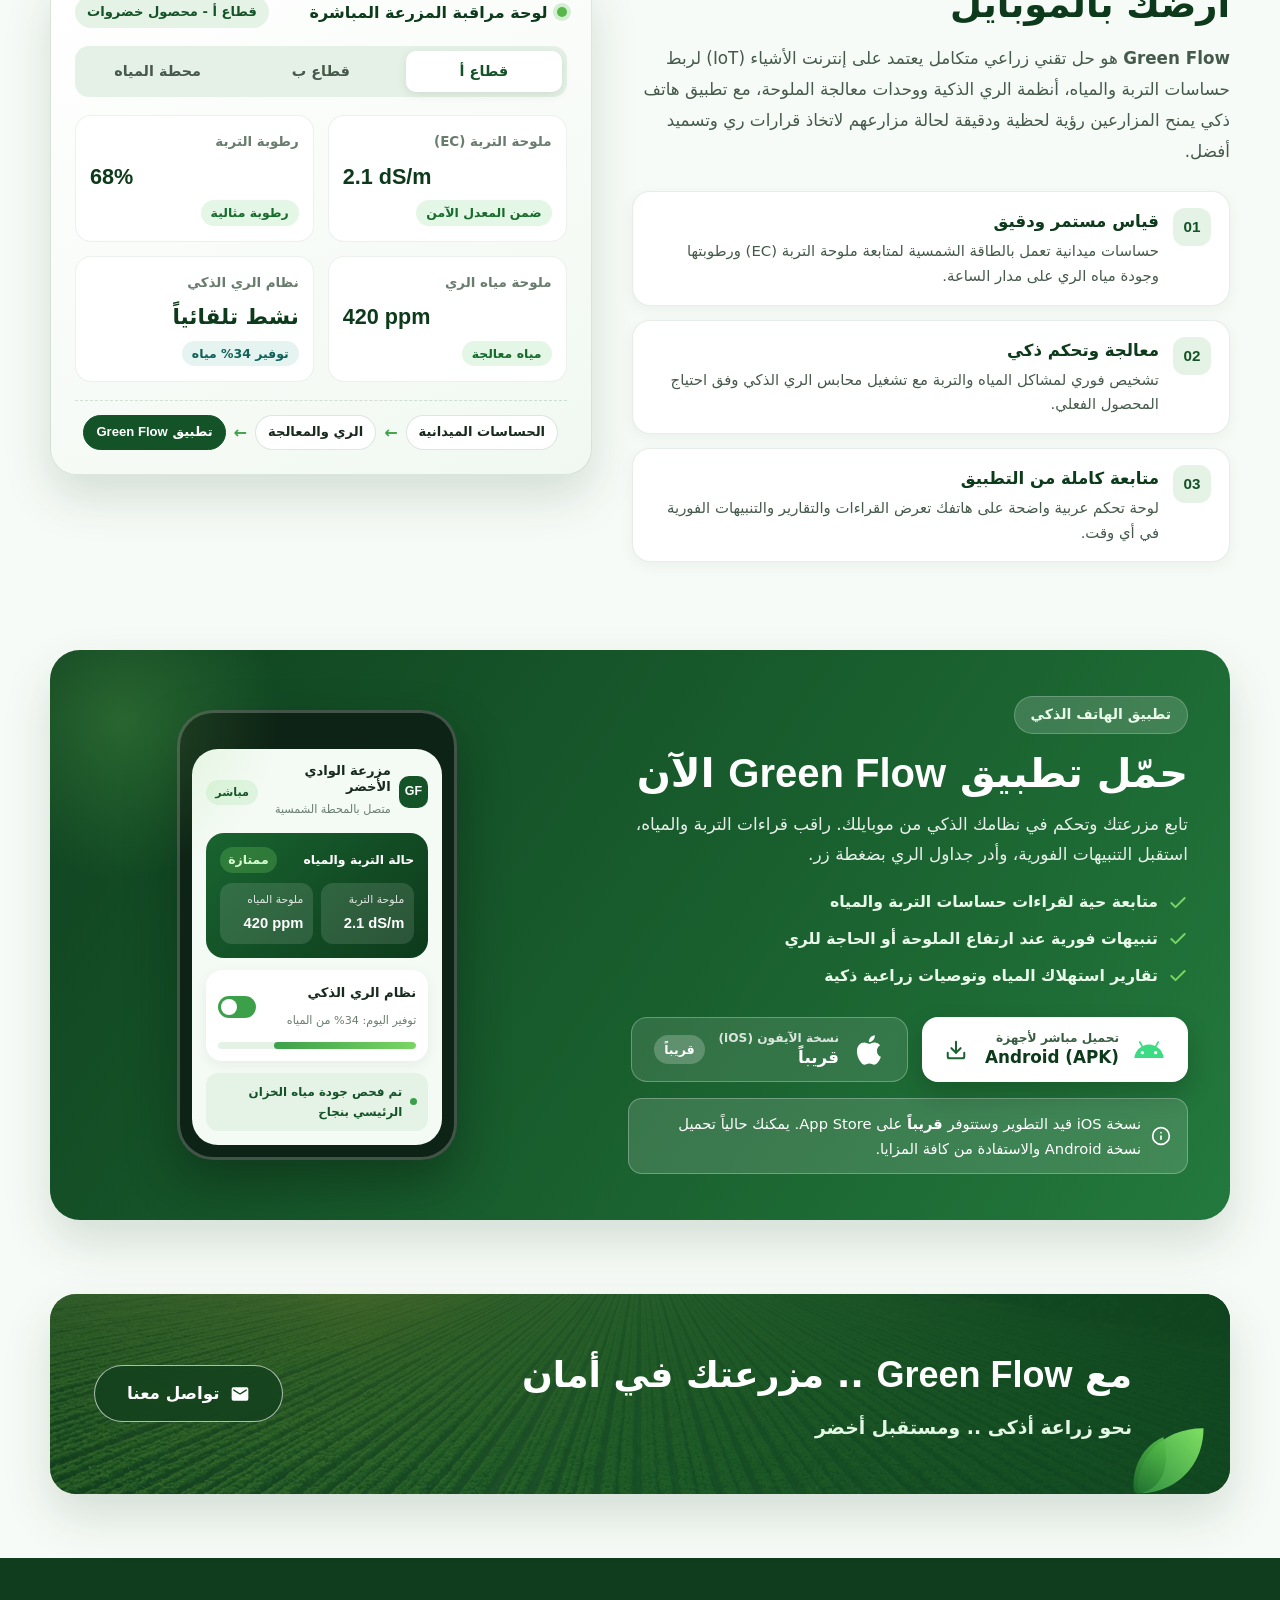
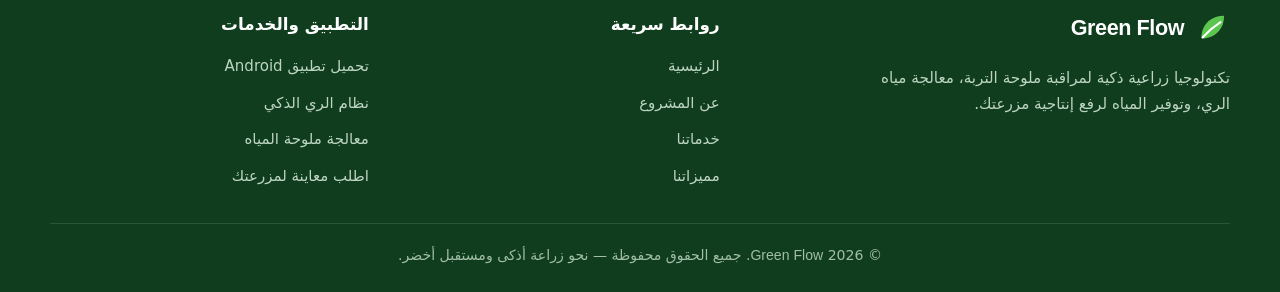
==== commit 96e3bbb8: "المعاينه" ====
--- a/index.html
+++ b/index.html
@@ -730,8 +730,8 @@
 
         <div class="form-feedback" id="formFeedback" role="status" aria-live="polite" hidden></div>
 
-        <button type="submit" class="btn btn-primary btn-block btn-lg">
-          <span>إرسال طلب المعاينة</span>
+        <button type="submit" class="btn btn-primary btn-block btn-lg" id="submitInspectionBtn">
+          <span id="submitBtnText">إرسال طلب المعاينة</span>
         </button>
       </form>
     </div>
--- a/css/styles.css
+++ b/css/styles.css
@@ -1533,6 +1533,33 @@
   border: 1px solid #f4bebe;
 }
 
+.btn:disabled,
+.btn[aria-disabled="true"] {
+  opacity: 0.72;
+  cursor: not-allowed;
+  transform: none !important;
+  box-shadow: none !important;
+  pointer-events: none;
+}
+
+.btn-spinner {
+  display: inline-block;
+  width: 18px;
+  height: 18px;
+  border: 2.5px solid rgba(255, 255, 255, 0.35);
+  border-top-color: #ffffff;
+  border-radius: 50%;
+  animation: btnSpin 0.75s linear infinite;
+  margin-inline-end: 8px;
+  vertical-align: middle;
+}
+
+@keyframes btnSpin {
+  to {
+    transform: rotate(360deg);
+  }
+}
+
 /* ================= TOAST ================= */
 .toast {
   position: fixed;
